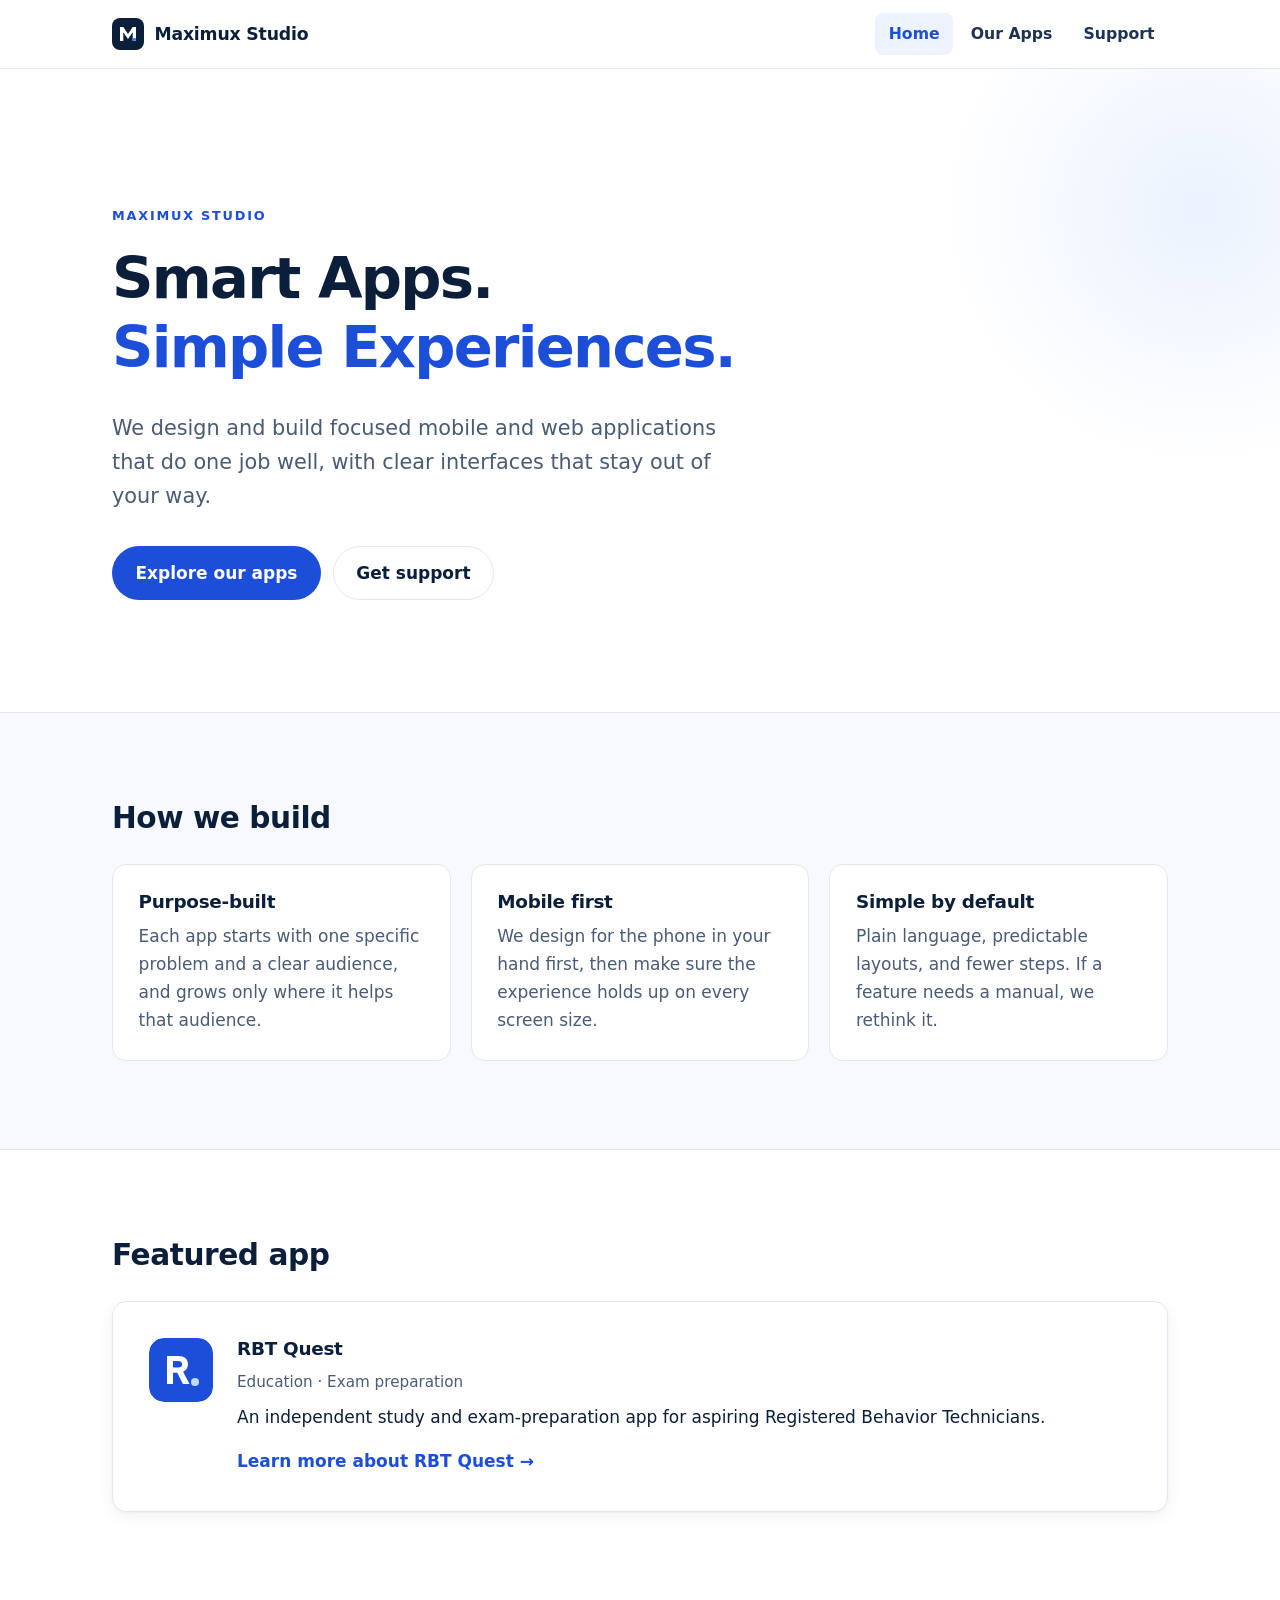
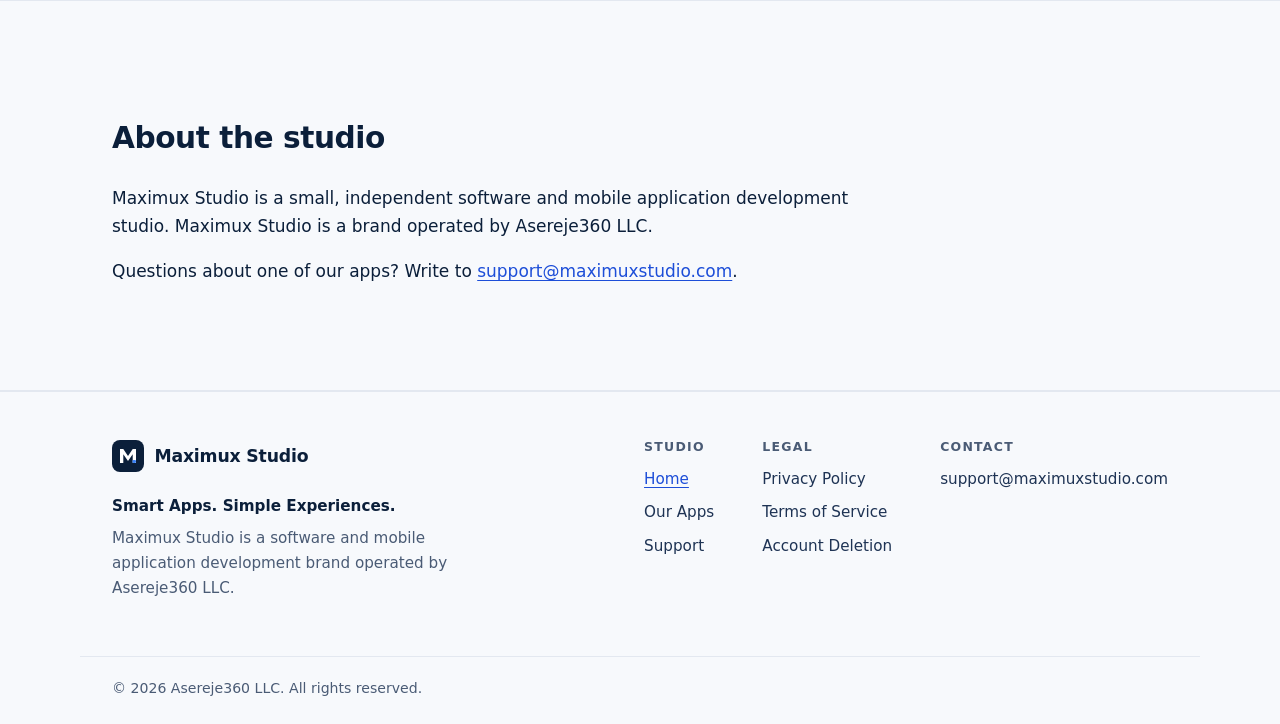
==== site/index.html @ e8732eb9 "Add Maximux Studio static website (draft for review) Co-Authored-By: Claude Opus 5.5 <noreply@anthro" ====
<!doctype html>
<html lang="en">
<head>
  <meta charset="utf-8">
  <meta name="viewport" content="width=device-width, initial-scale=1">
  <meta http-equiv="Content-Security-Policy" content="default-src 'self'; img-src 'self' data:; style-src 'self'; script-src 'self'; base-uri 'self'; form-action 'none'; object-src 'none'">
  <meta name="referrer" content="strict-origin-when-cross-origin">
  <title>Maximux Studio — Smart Apps. Simple Experiences.</title>
  <meta name="description" content="Maximux Studio designs and builds focused mobile and web applications. Smart Apps. Simple Experiences.">
  <meta name="robots" content="index, follow">
  <link rel="canonical" href="https://www.maximuxstudio.com/">
  <meta property="og:url" content="https://www.maximuxstudio.com/">
  <meta property="og:type" content="website">
  <meta property="og:site_name" content="Maximux Studio">
  <meta property="og:title" content="Maximux Studio — Smart Apps. Simple Experiences.">
  <meta property="og:description" content="Maximux Studio designs and builds focused mobile and web applications. Smart Apps. Simple Experiences.">
  <meta name="twitter:card" content="summary">
  <meta name="theme-color" content="#FFFFFF">
  <meta name="color-scheme" content="light">
  <link rel="icon" href="assets/img/favicon.svg" type="image/svg+xml">
  <link rel="stylesheet" href="assets/css/styles.css">
  <script src="assets/js/main.js" defer></script>
</head>
<body>
  <a class="skip-link" href="#main">Skip to main content</a>
  <header class="site-header">
    <div class="container header-inner">
      <a class="brand" href="./">
        <svg class="brand-mark" viewBox="0 0 32 32" width="32" height="32" aria-hidden="true" focusable="false"><rect width="32" height="32" rx="8" fill="#0B1F3A"/><path d="M8 23V9h3.3l4.7 6.9L20.7 9H24v14h-3.3v-8.7L16 21l-4.7-6.7V23z" fill="#fff"/><rect x="20.5" y="20" width="3.5" height="3" rx="1" fill="#3B82F6"/></svg>
        <span class="brand-name">Maximux Studio</span>
      </a>
      <button class="nav-toggle" type="button" aria-expanded="false" aria-controls="site-nav">
        <span class="nav-toggle-bars" aria-hidden="true"></span>
        <span class="sr-only">Menu</span>
      </button>
      <nav id="site-nav" class="site-nav" aria-label="Primary">
        <ul>
          <li><a href="./" aria-current="page">Home</a></li>
          <li><a href="apps/">Our Apps</a></li>
          <li><a href="support/">Support</a></li>
        </ul>
      </nav>
    </div>
  </header>
  
  <main id="main" tabindex="-1">
    <section class="hero">
      <div class="container hero-inner">
        <p class="eyebrow">Maximux Studio</p>
        <h1>Smart Apps.<br><span class="accent">Simple Experiences.</span></h1>
        <p class="lead">We design and build focused mobile and web applications that do one job well, with clear interfaces that stay out of your way.</p>
        <div class="actions">
          <a class="btn btn-primary" href="apps/">Explore our apps</a>
          <a class="btn btn-secondary" href="support/">Get support</a>
        </div>
      </div>
    </section>

    <section class="section section-alt" aria-labelledby="approach-heading">
      <div class="container">
        <h2 id="approach-heading" class="section-title">How we build</h2>
        <div class="grid grid-3">
          <article class="card">
            <h3>Purpose-built</h3>
            <p>Each app starts with one specific problem and a clear audience, and grows only where it helps that audience.</p>
          </article>
          <article class="card">
            <h3>Mobile first</h3>
            <p>We design for the phone in your hand first, then make sure the experience holds up on every screen size.</p>
          </article>
          <article class="card">
            <h3>Simple by default</h3>
            <p>Plain language, predictable layouts, and fewer steps. If a feature needs a manual, we rethink it.</p>
          </article>
        </div>
      </div>
    </section>

    <section class="section" aria-labelledby="featured-heading">
      <div class="container">
        <h2 id="featured-heading" class="section-title">Featured app</h2>
        <article class="feature">
          <svg class="app-icon" viewBox="0 0 64 64" width="64" height="64" aria-hidden="true" focusable="false"><rect width="64" height="64" rx="15" fill="#1D4ED8"/><path d="M18 46V18h11.5c6 0 9.5 3.2 9.5 8.3 0 3.6-1.8 6.2-4.9 7.4L40.5 46h-6.6l-5.6-11.3H24V46zm6-16.4h5.1c2.6 0 4-1.2 4-3.3s-1.4-3.3-4-3.3H24z" fill="#fff"/><circle cx="46" cy="44" r="4" fill="#BFDBFE"/></svg>
          <div class="feature-body">
            <h3>RBT Quest</h3>
            <p class="meta">Education &middot; Exam preparation</p>
            <p>An independent study and exam-preparation app for aspiring Registered Behavior Technicians.</p>
            <a class="link-arrow" href="apps/#rbt-quest">Learn more about RBT Quest</a>
          </div>
        </article>
      </div>
    </section>

    <section class="section section-alt" aria-labelledby="about-heading">
      <div class="container narrow">
        <h2 id="about-heading" class="section-title">About the studio</h2>
        <p>Maximux Studio is a small, independent software and mobile application development studio. Maximux Studio is a brand operated by Asereje360 LLC.</p>
        <p>Questions about one of our apps? Write to <a href="mailto:support@maximuxstudio.com">support@maximuxstudio.com</a>.</p>
      </div>
    </section>
  </main>
  <footer class="site-footer">
    <div class="container footer-inner">
      <div class="footer-brand">
        <a class="brand" href="./"><svg class="brand-mark" viewBox="0 0 32 32" width="32" height="32" aria-hidden="true" focusable="false"><rect width="32" height="32" rx="8" fill="#0B1F3A"/><path d="M8 23V9h3.3l4.7 6.9L20.7 9H24v14h-3.3v-8.7L16 21l-4.7-6.7V23z" fill="#fff"/><rect x="20.5" y="20" width="3.5" height="3" rx="1" fill="#3B82F6"/></svg><span class="brand-name">Maximux Studio</span></a>
        <p class="footer-tagline">Smart Apps. Simple Experiences.</p>
        <p class="footer-legal">Maximux Studio is a software and mobile application development brand operated by Asereje360 LLC.</p>
      </div>
      <nav class="footer-nav" aria-label="Footer">
        <div>
          <h2 class="footer-heading">Studio</h2>
          <ul>
          <li><a href="./" aria-current="page">Home</a></li>
          <li><a href="apps/">Our Apps</a></li>
          <li><a href="support/">Support</a></li>
          </ul>
        </div>
        <div>
          <h2 class="footer-heading">Legal</h2>
          <ul>
          <li><a href="privacy/">Privacy Policy</a></li>
          <li><a href="terms/">Terms of Service</a></li>
          <li><a href="delete-account/">Account Deletion</a></li>
          </ul>
        </div>
        <div>
          <h2 class="footer-heading">Contact</h2>
          <ul>
            <li><a href="mailto:support@maximuxstudio.com">support@maximuxstudio.com</a></li>
          </ul>
        </div>
      </nav>
    </div>
    <div class="container footer-bottom">
      <p>&copy; 2026 Asereje360 LLC. All rights reserved.</p>
    </div>
  </footer>
</body>
</html>
---- site/assets/css/styles.css ----
/* Maximux Studio — site styles
   Palette: white background, navy text, restrained blue accent.
   No external fonts: the system UI stack keeps the site fast and private. */

:root {
  --navy: #0B1F3A;
  --navy-soft: #1E3354;
  --muted: #4A5B75;
  --blue: #1D4ED8;
  --blue-hover: #1E40AF;
  --blue-light: #3B82F6;
  --blue-tint: #EEF4FF;
  --bg: #FFFFFF;
  --bg-alt: #F7F9FC;
  --border: #E3E8F0;
  --todo-bg: #FFF8E6;
  --todo-border: #F2D58A;
  --todo-text: #6B4E00;

  --font: ui-sans-serif, system-ui, -apple-system, "Segoe UI", Roboto, "Helvetica Neue", Arial, sans-serif;
  --radius: 14px;
  --radius-sm: 8px;
  --container: 1120px;
  --narrow: 760px;
  --gutter: 16px;
  --shadow: 0 1px 2px rgba(11, 31, 58, .04), 0 4px 16px rgba(11, 31, 58, .06);
  color-scheme: light;
}

*, *::before, *::after { box-sizing: border-box; }

html { -webkit-text-size-adjust: 100%; scroll-behavior: smooth; scroll-padding-top: 88px; }
@media (prefers-reduced-motion: reduce) { html { scroll-behavior: auto; } }

body {
  margin: 0;
  font-family: var(--font);
  font-size: 1.0625rem;
  line-height: 1.65;
  color: var(--navy);
  background: var(--bg);
  text-rendering: optimizeLegibility;
  -webkit-font-smoothing: antialiased;
}

img, svg { display: block; max-width: 100%; }

h1, h2, h3 { line-height: 1.2; letter-spacing: -0.015em; margin: 0 0 .5em; color: var(--navy); }
h1 { font-size: clamp(2.1rem, 5.2vw, 3.6rem); font-weight: 750; letter-spacing: -0.03em; }
h2 { font-size: clamp(1.4rem, 2.6vw, 1.85rem); font-weight: 700; }
h3 { font-size: 1.15rem; font-weight: 650; }
p { margin: 0 0 1em; }

a { color: var(--blue); text-underline-offset: .18em; text-decoration-thickness: 1px; }
a:hover { color: var(--blue-hover); }
:focus-visible { outline: 3px solid var(--blue-light); outline-offset: 2px; border-radius: 4px; }

.sr-only {
  position: absolute; width: 1px; height: 1px; padding: 0; margin: -1px;
  overflow: hidden; clip: rect(0 0 0 0); white-space: nowrap; border: 0;
}

.skip-link {
  position: absolute; left: var(--gutter); top: -100px; z-index: 100;
  background: var(--navy); color: #fff; padding: .6rem 1rem; border-radius: var(--radius-sm);
  text-decoration: none; font-weight: 600;
}
.skip-link:focus { top: 12px; color: #fff; }

main:focus { outline: none; }

.container { width: 100%; max-width: var(--container); margin: 0 auto; padding: 0 var(--gutter); }
.narrow > * { max-width: var(--narrow); }
@media (min-width: 768px) { :root { --gutter: 32px; } }

/* ---------- Header ---------- */
.site-header {
  position: sticky; top: 0; z-index: 50;
  background: rgba(255, 255, 255, .92);
  backdrop-filter: saturate(180%) blur(10px);
  -webkit-backdrop-filter: saturate(180%) blur(10px);
  border-bottom: 1px solid var(--border);
}
.header-inner { display: flex; align-items: center; justify-content: space-between; min-height: 68px; gap: 1rem; }

.brand { display: inline-flex; align-items: center; gap: .65rem; color: var(--navy); text-decoration: none; font-weight: 700; }
.brand:hover { color: var(--navy); }
.brand-mark { width: 32px; height: 32px; flex: none; }
.brand-name { font-size: 1.08rem; letter-spacing: -0.01em; }

.site-nav ul { list-style: none; margin: 0; padding: 0; display: flex; gap: .25rem; }
.site-nav a {
  display: block; padding: .5rem .85rem; border-radius: var(--radius-sm);
  color: var(--navy-soft); text-decoration: none; font-weight: 550; font-size: .98rem;
}
.site-nav a:hover { background: var(--bg-alt); color: var(--navy); }
.site-nav a[aria-current="page"] { color: var(--blue); background: var(--blue-tint); }

.nav-toggle {
  display: none; width: 44px; height: 44px; border: 1px solid var(--border); border-radius: var(--radius-sm);
  background: var(--bg); cursor: pointer; align-items: center; justify-content: center;
}
.nav-toggle-bars, .nav-toggle-bars::before, .nav-toggle-bars::after {
  display: block; width: 18px; height: 2px; background: var(--navy); border-radius: 2px; position: relative;
  transition: transform .2s ease, background .2s ease;
}
.nav-toggle-bars::before, .nav-toggle-bars::after { content: ""; position: absolute; left: 0; }
.nav-toggle-bars::before { top: -6px; }
.nav-toggle-bars::after { top: 6px; }
.nav-toggle[aria-expanded="true"] .nav-toggle-bars { background: transparent; }
.nav-toggle[aria-expanded="true"] .nav-toggle-bars::before { transform: translateY(6px) rotate(45deg); }
.nav-toggle[aria-expanded="true"] .nav-toggle-bars::after { transform: translateY(-6px) rotate(-45deg); }

/* Mobile menu only collapses when JS is running; without JS the links stay visible. */
@media (max-width: 719px) {
  .js .nav-toggle { display: inline-flex; }
  .js .site-nav {
    position: absolute; left: 0; right: 0; top: 100%;
    background: var(--bg); border-bottom: 1px solid var(--border); box-shadow: var(--shadow);
    display: none;
  }
  .js .site-nav.is-open { display: block; }
  .js .site-nav ul { flex-direction: column; padding: .5rem var(--gutter) 1rem; }
  .js .site-nav a { padding: .8rem .85rem; font-size: 1.05rem; }
  html:not(.js) .header-inner { flex-wrap: wrap; padding-top: .5rem; padding-bottom: .5rem; }
}

/* ---------- Draft banner ---------- */
.draft-banner { background: var(--todo-bg); border-bottom: 1px solid var(--todo-border); color: var(--todo-text); font-size: .95rem; padding: .75rem 0; }

/* ---------- Hero ---------- */
.hero { padding: clamp(4rem, 11vw, 8.5rem) 0 clamp(3.5rem, 9vw, 7rem); position: relative; overflow: hidden; }
.hero::after {
  content: ""; position: absolute; right: -180px; top: -120px; width: 520px; height: 520px; border-radius: 50%;
  background: radial-gradient(circle, rgba(59, 130, 246, .10), rgba(59, 130, 246, 0) 70%);
  pointer-events: none;
}
.hero-inner { position: relative; z-index: 1; }
.hero h1 { max-width: 860px; }
.eyebrow { text-transform: uppercase; letter-spacing: .14em; font-size: .8rem; font-weight: 700; color: var(--blue); margin-bottom: 1.1rem; }
.accent { color: var(--blue); }
.lead { font-size: clamp(1.1rem, 2vw, 1.3rem); color: var(--muted); max-width: 640px; }
.hero .lead { margin-top: 1.25rem; }

.actions { display: flex; flex-wrap: wrap; gap: .75rem; margin-top: 2rem; }
.btn {
  display: inline-flex; align-items: center; justify-content: center; min-height: 48px; padding: .75rem 1.4rem;
  border-radius: 999px; font-weight: 650; text-decoration: none; border: 1.5px solid transparent;
  transition: background .15s ease, color .15s ease, border-color .15s ease;
}
.btn-primary { background: var(--blue); color: #fff; }
.btn-primary:hover { background: var(--blue-hover); color: #fff; }
.btn-secondary { background: var(--bg); color: var(--navy); border-color: var(--border); }
.btn-secondary:hover { border-color: var(--navy); color: var(--navy); }

/* ---------- Sections ---------- */
.section { padding: clamp(3rem, 7vw, 5.5rem) 0; }
.section-alt { background: var(--bg-alt); border-top: 1px solid var(--border); border-bottom: 1px solid var(--border); }
.section-title { margin-bottom: 1.75rem; }

.page-header { padding: clamp(3rem, 8vw, 5.5rem) 0 clamp(1.5rem, 4vw, 2.5rem); border-bottom: 1px solid var(--border); }
.page-header .lead { margin-bottom: 0; }
.meta { color: var(--muted); font-size: .95rem; margin-bottom: .5rem; }

.grid { display: grid; gap: 1.25rem; }
@media (min-width: 720px) { .grid-3 { grid-template-columns: repeat(3, 1fr); } }

.card { background: var(--bg); border: 1px solid var(--border); border-radius: var(--radius); padding: 1.6rem; }
.card p { color: var(--muted); margin: 0; }

/* Featured app (home) */
.feature {
  display: flex; gap: 1.5rem; align-items: flex-start;
  border: 1px solid var(--border); border-radius: var(--radius); padding: clamp(1.5rem, 4vw, 2.25rem);
  box-shadow: var(--shadow);
}
.feature-body p:last-of-type { margin-bottom: 1rem; }
.app-icon { width: 64px; height: 64px; flex: none; border-radius: 15px; }
@media (max-width: 519px) { .feature { flex-direction: column; } }

.link-arrow { font-weight: 650; text-decoration: none; }
.link-arrow::after { content: " →"; }
.link-arrow:hover { text-decoration: underline; }

/* Apps page */
.app-card {
  border: 1px solid var(--border); border-radius: var(--radius); padding: clamp(1.5rem, 4vw, 2.5rem);
  box-shadow: var(--shadow); margin-bottom: 1.5rem; scroll-margin-top: 96px;
}
.app-card-head { display: flex; align-items: center; gap: 1.1rem; margin-bottom: 1.25rem; flex-wrap: wrap; }
.app-card-head h2 { margin: 0; }
.app-card-head .meta { margin: .15rem 0 0; }
.status {
  margin-left: auto; font-size: .82rem; font-weight: 700; color: var(--blue); background: var(--blue-tint);
  padding: .3rem .75rem; border-radius: 999px;
}
.store-note { color: var(--muted); }
.app-links { list-style: none; padding: 0; margin: 1.25rem 0 1.5rem; display: flex; flex-wrap: wrap; gap: .5rem; }
.app-links a {
  display: inline-block; padding: .45rem .9rem; border: 1px solid var(--border); border-radius: 999px;
  text-decoration: none; font-size: .95rem; font-weight: 550; color: var(--navy-soft);
}
.app-links a:hover { border-color: var(--blue); color: var(--blue); }
.app-card-placeholder { border-style: dashed; box-shadow: none; background: var(--bg-alt); }
.app-card-placeholder p { color: var(--muted); margin: 0; }

.disclaimer {
  background: var(--bg-alt); border-left: 3px solid var(--navy); border-radius: var(--radius-sm);
  padding: 1rem 1.25rem; font-size: .93rem; color: var(--navy-soft);
}
.disclaimer p { margin: 0; }

/* Support */
.contact-card {
  background: var(--blue-tint); border: 1px solid #D6E4FF; border-radius: var(--radius);
  padding: clamp(1.5rem, 4vw, 2.25rem); margin-bottom: 2.5rem;
}
.contact-card h2 { margin-bottom: .25rem; }
.contact-card p { margin-bottom: .25rem; color: var(--muted); }
.contact-email { font-size: clamp(1.2rem, 3.5vw, 1.6rem); font-weight: 700; overflow-wrap: anywhere; }
.contact-email a { text-decoration: none; }
.contact-email a:hover { text-decoration: underline; }
.section h2 + p, .narrow > h2 { margin-top: 0; }
.narrow > h2 { margin-top: 2rem; }
.checklist { padding-left: 1.2rem; margin: 0 0 1em; }
.checklist li { margin-bottom: .35rem; }

/* Legal prose */
.prose h2 { font-size: 1.3rem; margin-top: 2.25rem; }
.toc { background: var(--bg-alt); border: 1px solid var(--border); border-radius: var(--radius); padding: 1.25rem 1.5rem; margin-bottom: 1rem; }
.toc h2 { font-size: .85rem; text-transform: uppercase; letter-spacing: .1em; color: var(--muted); margin: 0 0 .5rem; }
.toc ol { margin: 0; padding-left: 1.2rem; columns: 2 220px; column-gap: 2rem; }
.toc li { margin-bottom: .25rem; break-inside: avoid; }
.toc a { text-decoration: none; }
.toc a:hover { text-decoration: underline; }

.todo {
  background: var(--todo-bg); border: 1px dashed var(--todo-border); border-radius: var(--radius-sm);
  padding: .75rem 1rem; color: var(--todo-text); font-size: .95rem;
}
.todo-label {
  display: inline-block; font-size: .7rem; font-weight: 800; letter-spacing: .08em; text-transform: uppercase;
  background: var(--todo-border); color: var(--todo-text); padding: .1rem .45rem; border-radius: 4px; margin-right: .4rem;
}
.todo-inline { background: var(--todo-bg); color: var(--todo-text); padding: 0 .3rem; border-radius: 4px; }

/* ---------- Footer ---------- */
.site-footer { border-top: 1px solid var(--border); background: var(--bg-alt); padding: 3rem 0 1.5rem; margin-top: 0; font-size: .95rem; }
.footer-inner { display: grid; gap: 2rem; }
@media (min-width: 860px) { .footer-inner { grid-template-columns: 1.2fr 2fr; } }
.footer-tagline { font-weight: 600; margin: .85rem 0 .4rem; }
.footer-legal { color: var(--muted); max-width: 360px; }
.footer-nav { display: flex; flex-wrap: wrap; gap: 1.5rem 3rem; }
@media (min-width: 860px) { .footer-nav { justify-content: flex-end; } }
.footer-heading { font-size: .78rem; text-transform: uppercase; letter-spacing: .1em; color: var(--muted); margin-bottom: .75rem; }
.footer-nav ul { list-style: none; margin: 0; padding: 0; }
.footer-nav li { margin-bottom: .5rem; }
.footer-nav a { color: var(--navy-soft); text-decoration: none; overflow-wrap: break-word; }
.footer-nav a:hover, .footer-nav a[aria-current="page"] { color: var(--blue); text-decoration: underline; }
.footer-bottom { border-top: 1px solid var(--border); margin-top: 2.5rem; padding-top: 1.25rem; color: var(--muted); font-size: .88rem; }
.footer-bottom p { margin: 0; }

@media print {
  .site-header, .site-footer, .skip-link, .draft-banner { display: none; }
  a { color: inherit; }
}
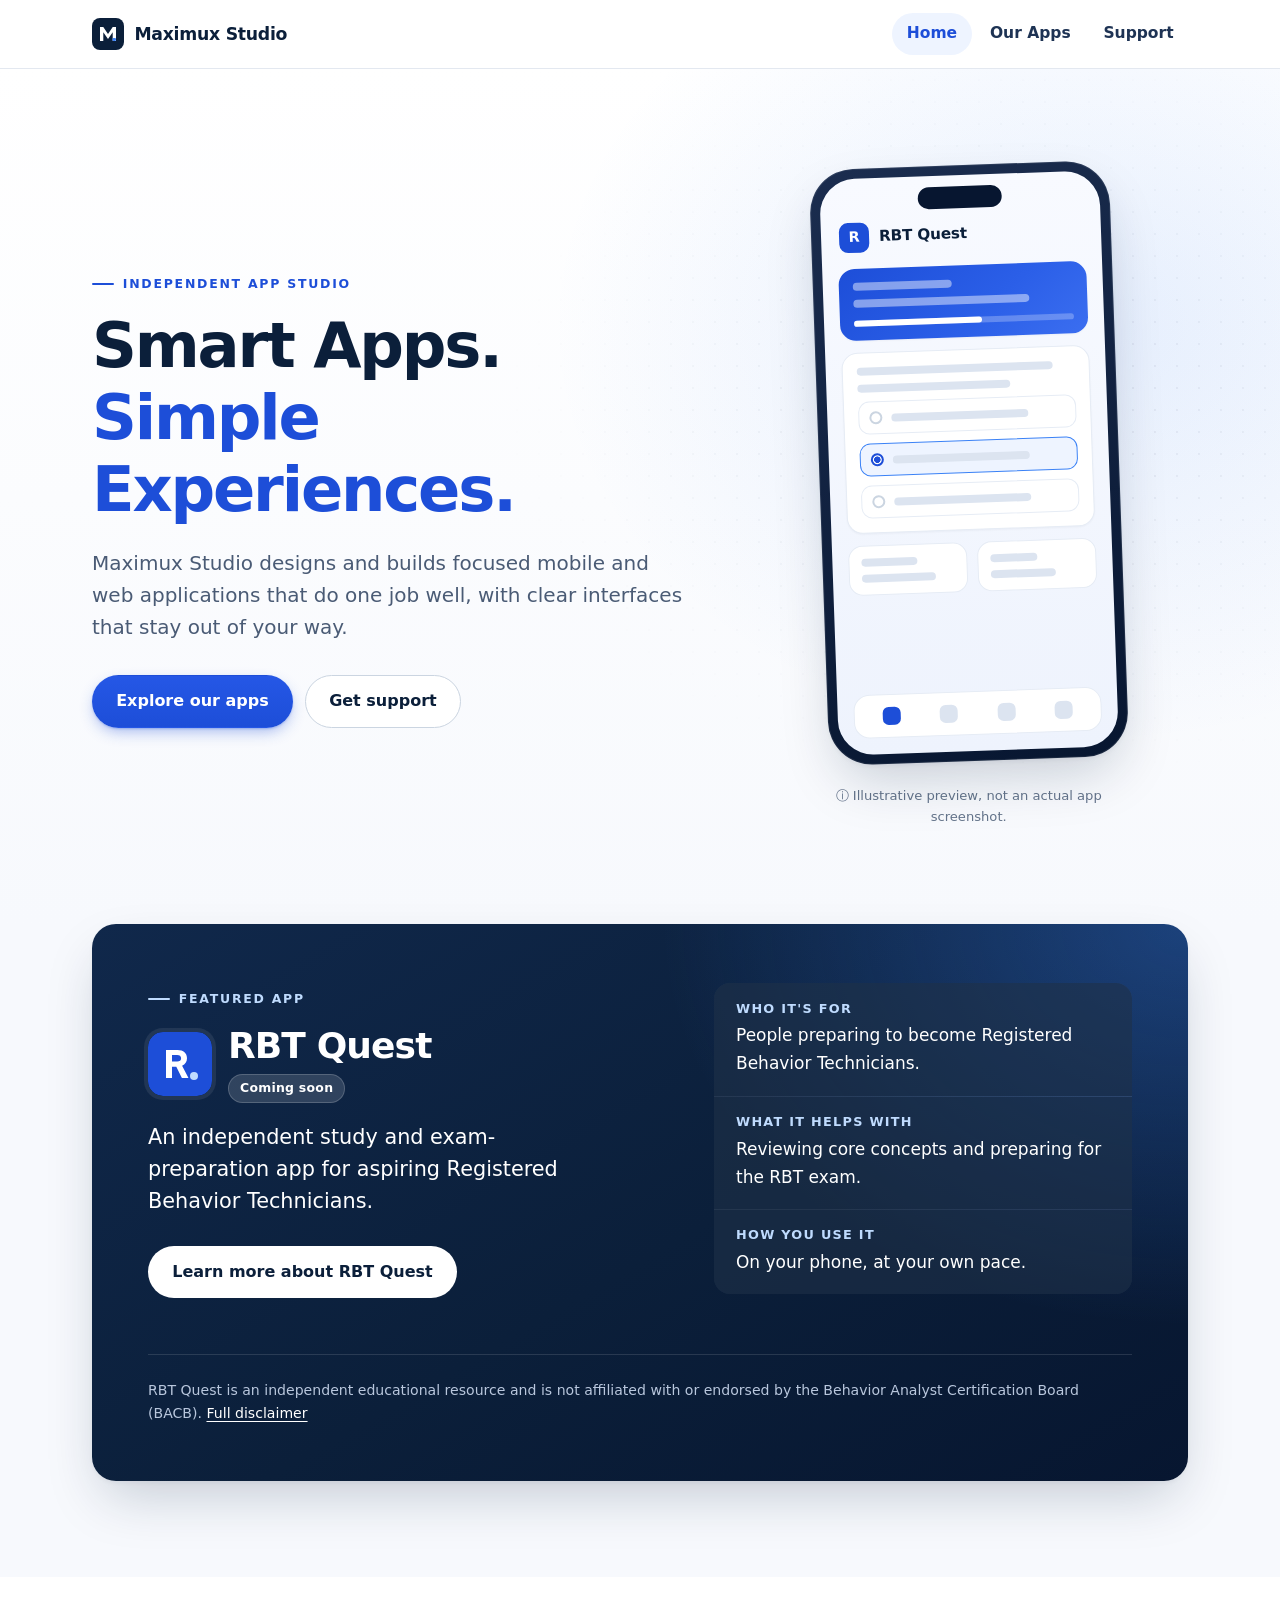
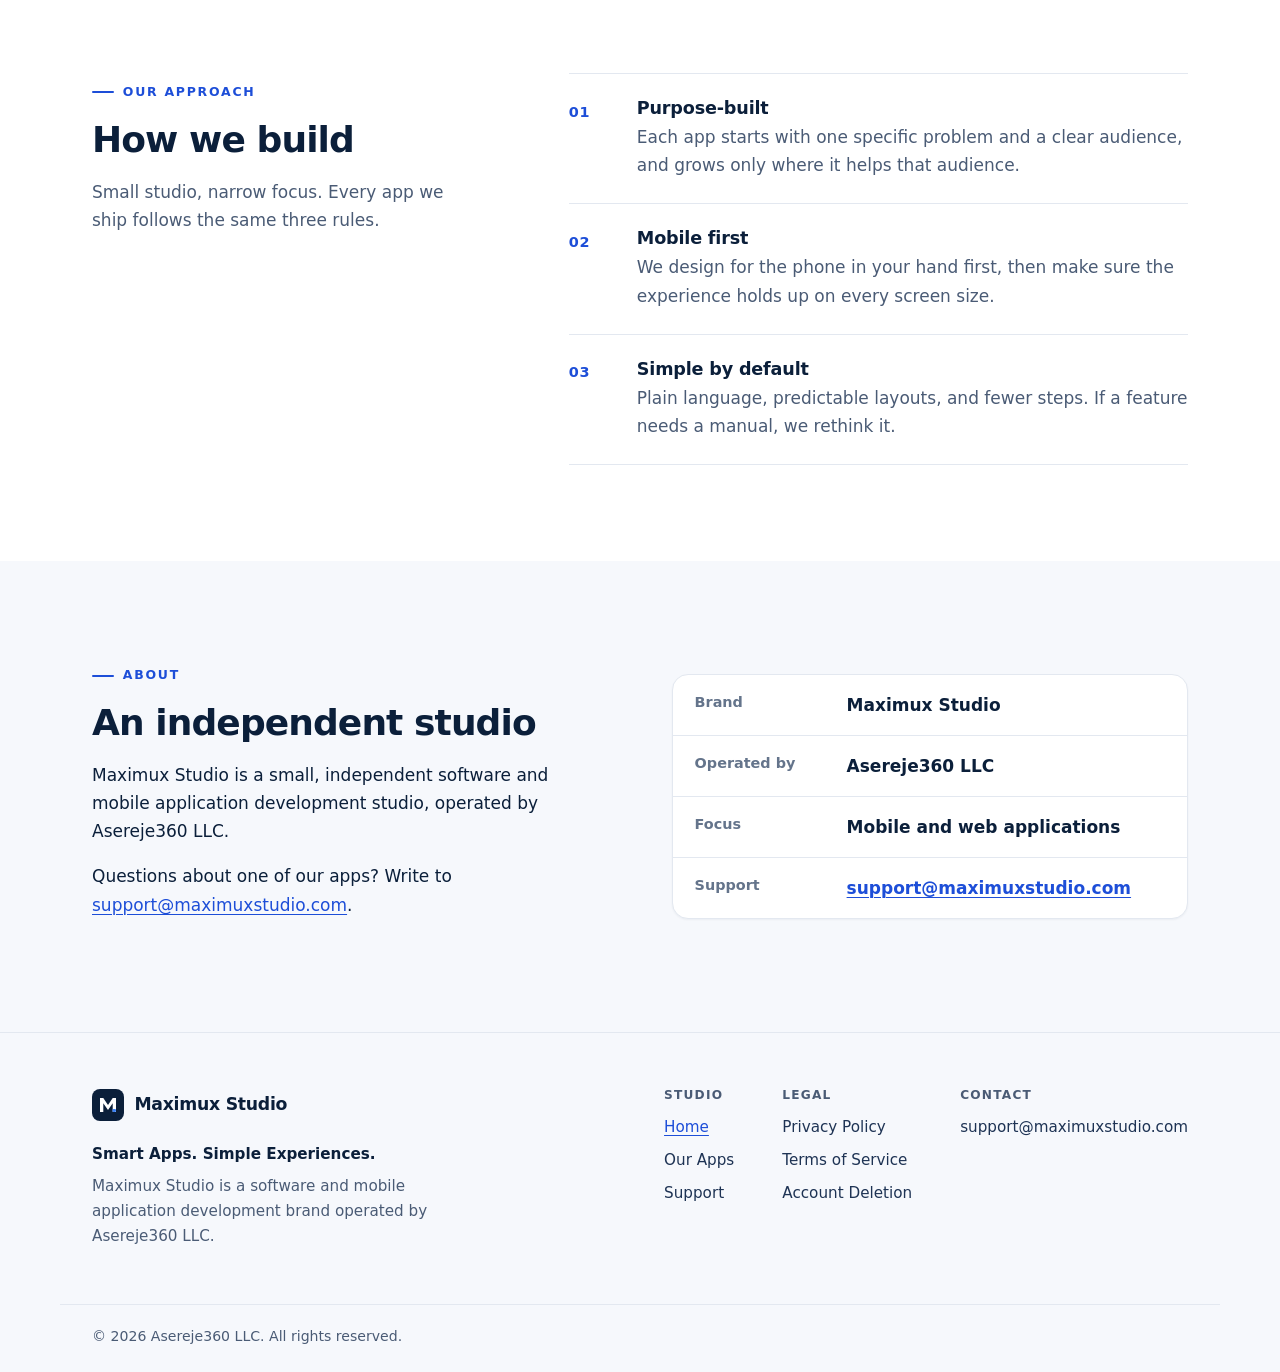
==== commit 3933c9a2: "Refine visual design: split hero with illustrative preview, featured app panel, refreshed Apps and S" ====
--- a/site/index.html
+++ b/site/index.html
@@ -45,57 +45,122 @@
   
   <main id="main" tabindex="-1">
     <section class="hero">
-      <div class="container hero-inner">
-        <p class="eyebrow">Maximux Studio</p>
-        <h1>Smart Apps.<br><span class="accent">Simple Experiences.</span></h1>
-        <p class="lead">We design and build focused mobile and web applications that do one job well, with clear interfaces that stay out of your way.</p>
-        <div class="actions">
-          <a class="btn btn-primary" href="apps/">Explore our apps</a>
-          <a class="btn btn-secondary" href="support/">Get support</a>
+      <div class="container hero-grid">
+        <div class="hero-copy">
+          <p class="eyebrow">Independent app studio</p>
+          <h1>Smart Apps.<br><span class="accent">Simple Experiences.</span></h1>
+          <p class="lead">Maximux Studio designs and builds focused mobile and web applications that do one job well, with clear interfaces that stay out of your way.</p>
+          <div class="actions">
+            <a class="btn btn-primary" href="apps/">Explore our apps</a>
+            <a class="btn btn-secondary" href="support/">Get support</a>
+          </div>
+        </div>
+        <div class="hero-visual">
+          <figure class="device">
+            <div class="device-frame" aria-hidden="true">
+              <div class="device-screen">
+                <div class="ds-notch"></div>
+                <div class="ds-header">
+                  <span class="ds-icon">R</span>
+                  <span class="ds-title">RBT Quest</span>
+                </div>
+                <div class="ds-card ds-card-accent">
+                  <span class="sk sk-light w45"></span>
+                  <span class="sk sk-light w80"></span>
+                  <span class="ds-progress"><span></span></span>
+                </div>
+                <div class="ds-card">
+                  <span class="sk w90"></span>
+                  <span class="sk w70"></span>
+                  <span class="ds-option"><span class="ds-radio"></span><span class="sk w60"></span></span>
+                  <span class="ds-option is-selected"><span class="ds-radio"></span><span class="sk w70"></span></span>
+                  <span class="ds-option"><span class="ds-radio"></span><span class="sk w50"></span></span>
+                </div>
+                <div class="ds-tiles"><span class="ds-tile"><span class="sk w60"></span><span class="sk w80"></span></span><span class="ds-tile"><span class="sk w50"></span><span class="sk w70"></span></span></div>
+                <div class="ds-tabbar"><span class="is-active"></span><span></span><span></span><span></span></div>
+              </div>
+            </div>
+            <figcaption class="device-caption">Illustrative preview, not an actual app screenshot.</figcaption>
+          </figure>
         </div>
       </div>
     </section>
 
-    <section class="section section-alt" aria-labelledby="approach-heading">
+    <section class="featured" aria-labelledby="featured-heading">
       <div class="container">
-        <h2 id="approach-heading" class="section-title">How we build</h2>
-        <div class="grid grid-3">
-          <article class="card">
+        <div class="featured-panel">
+          <div class="featured-intro">
+            <p class="eyebrow eyebrow-light">Featured app</p>
+            <div class="featured-title">
+              <svg class="app-icon" viewBox="0 0 64 64" width="64" height="64" aria-hidden="true" focusable="false"><rect width="64" height="64" rx="15" fill="#1D4ED8"/><path d="M18 46V18h11.5c6 0 9.5 3.2 9.5 8.3 0 3.6-1.8 6.2-4.9 7.4L40.5 46h-6.6l-5.6-11.3H24V46zm6-16.4h5.1c2.6 0 4-1.2 4-3.3s-1.4-3.3-4-3.3H24z" fill="#fff"/><circle cx="46" cy="44" r="4" fill="#BFDBFE"/></svg>
+              <div>
+                <h2 id="featured-heading">RBT Quest</h2>
+                <span class="status status-light">Coming soon</span>
+              </div>
+            </div>
+            <p class="featured-lead">An independent study and exam-preparation app for aspiring Registered Behavior Technicians.</p>
+            <a class="btn btn-light" href="apps/#rbt-quest">Learn more about RBT Quest</a>
+          </div>
+          <ul class="featured-points">
+            <li>
+              <h3>Who it's for</h3>
+              <p>People preparing to become Registered Behavior Technicians.</p>
+            </li>
+            <li>
+              <h3>What it helps with</h3>
+              <p>Reviewing core concepts and preparing for the RBT exam.</p>
+            </li>
+            <li>
+              <h3>How you use it</h3>
+              <p>On your phone, at your own pace.</p>
+            </li>
+          </ul>
+          <p class="featured-note">RBT Quest is an independent educational resource and is not affiliated with or endorsed by the Behavior Analyst Certification Board (BACB). <a href="apps/#rbt-quest">Full disclaimer</a></p>
+        </div>
+      </div>
+    </section>
+
+    <section class="section principles" aria-labelledby="approach-heading">
+      <div class="container principles-grid">
+        <div class="principles-intro">
+          <p class="eyebrow">Our approach</p>
+          <h2 id="approach-heading">How we build</h2>
+          <p>Small studio, narrow focus. Every app we ship follows the same three rules.</p>
+        </div>
+        <ol class="principles-list">
+          <li>
+            <span class="principle-num" aria-hidden="true">01</span>
             <h3>Purpose-built</h3>
             <p>Each app starts with one specific problem and a clear audience, and grows only where it helps that audience.</p>
-          </article>
-          <article class="card">
+          </li>
+          <li>
+            <span class="principle-num" aria-hidden="true">02</span>
             <h3>Mobile first</h3>
             <p>We design for the phone in your hand first, then make sure the experience holds up on every screen size.</p>
-          </article>
-          <article class="card">
+          </li>
+          <li>
+            <span class="principle-num" aria-hidden="true">03</span>
             <h3>Simple by default</h3>
             <p>Plain language, predictable layouts, and fewer steps. If a feature needs a manual, we rethink it.</p>
-          </article>
-        </div>
+          </li>
+        </ol>
       </div>
     </section>
 
-    <section class="section" aria-labelledby="featured-heading">
-      <div class="container">
-        <h2 id="featured-heading" class="section-title">Featured app</h2>
-        <article class="feature">
-          <svg class="app-icon" viewBox="0 0 64 64" width="64" height="64" aria-hidden="true" focusable="false"><rect width="64" height="64" rx="15" fill="#1D4ED8"/><path d="M18 46V18h11.5c6 0 9.5 3.2 9.5 8.3 0 3.6-1.8 6.2-4.9 7.4L40.5 46h-6.6l-5.6-11.3H24V46zm6-16.4h5.1c2.6 0 4-1.2 4-3.3s-1.4-3.3-4-3.3H24z" fill="#fff"/><circle cx="46" cy="44" r="4" fill="#BFDBFE"/></svg>
-          <div class="feature-body">
-            <h3>RBT Quest</h3>
-            <p class="meta">Education &middot; Exam preparation</p>
-            <p>An independent study and exam-preparation app for aspiring Registered Behavior Technicians.</p>
-            <a class="link-arrow" href="apps/#rbt-quest">Learn more about RBT Quest</a>
-          </div>
-        </article>
-      </div>
-    </section>
-
-    <section class="section section-alt" aria-labelledby="about-heading">
-      <div class="container narrow">
-        <h2 id="about-heading" class="section-title">About the studio</h2>
-        <p>Maximux Studio is a small, independent software and mobile application development studio. Maximux Studio is a brand operated by Asereje360 LLC.</p>
-        <p>Questions about one of our apps? Write to <a href="mailto:support@maximuxstudio.com">support@maximuxstudio.com</a>.</p>
+    <section class="section section-alt about" aria-labelledby="about-heading">
+      <div class="container about-grid">
+        <div>
+          <p class="eyebrow">About</p>
+          <h2 id="about-heading">An independent studio</h2>
+          <p>Maximux Studio is a small, independent software and mobile application development studio, operated by Asereje360 LLC.</p>
+          <p>Questions about one of our apps? Write to <a href="mailto:support@maximuxstudio.com">support@maximuxstudio.com</a>.</p>
+        </div>
+        <dl class="facts">
+          <div><dt>Brand</dt><dd>Maximux Studio</dd></div>
+          <div><dt>Operated by</dt><dd>Asereje360 LLC</dd></div>
+          <div><dt>Focus</dt><dd>Mobile and web applications</dd></div>
+          <div><dt>Support</dt><dd><a href="mailto:support@maximuxstudio.com">support@maximuxstudio.com</a></dd></div>
+        </dl>
       </div>
     </section>
   </main>
--- a/site/assets/css/styles.css
+++ b/site/assets/css/styles.css
@@ -1,37 +1,45 @@
 /* Maximux Studio — site styles
-   Palette: white background, navy text, restrained blue accent.
-   No external fonts: the system UI stack keeps the site fast and private. */
-
+   Palette: white, deep navy, royal blue. System fonts only (fast, private, no external requests).
+   Sections: tokens · base · layout · header · buttons · hero · device preview · featured app ·
+             principles · about · page header · apps · support · legal · footer · motion · print */
+
+/* ---------- Tokens ---------- */
 :root {
+  --navy-900: #071630;
   --navy: #0B1F3A;
-  --navy-soft: #1E3354;
+  --navy-700: #1E3354;
   --muted: #4A5B75;
+  --subtle: #64748B;
   --blue: #1D4ED8;
-  --blue-hover: #1E40AF;
-  --blue-light: #3B82F6;
-  --blue-tint: #EEF4FF;
+  --blue-700: #1E40AF;
+  --blue-500: #3B82F6;
+  --blue-200: #BFDBFE;
+  --blue-50: #EEF4FF;
   --bg: #FFFFFF;
-  --bg-alt: #F7F9FC;
+  --bg-alt: #F6F8FC;
   --border: #E3E8F0;
+  --border-strong: #CBD5E1;
   --todo-bg: #FFF8E6;
   --todo-border: #F2D58A;
   --todo-text: #6B4E00;
 
   --font: ui-sans-serif, system-ui, -apple-system, "Segoe UI", Roboto, "Helvetica Neue", Arial, sans-serif;
-  --radius: 14px;
-  --radius-sm: 8px;
-  --container: 1120px;
+  --radius-lg: 24px;
+  --radius: 16px;
+  --radius-sm: 10px;
+  --container: 1160px;
   --narrow: 760px;
-  --gutter: 16px;
-  --shadow: 0 1px 2px rgba(11, 31, 58, .04), 0 4px 16px rgba(11, 31, 58, .06);
+  --gutter: 20px;
+  --shadow-sm: 0 1px 2px rgba(11, 31, 58, .05);
+  --shadow: 0 1px 2px rgba(11, 31, 58, .04), 0 8px 24px -6px rgba(11, 31, 58, .10);
+  --shadow-lg: 0 2px 4px rgba(11, 31, 58, .04), 0 24px 56px -12px rgba(11, 31, 58, .22);
   color-scheme: light;
 }
-
+@media (min-width: 768px) { :root { --gutter: 32px; } }
+
+/* ---------- Base ---------- */
 *, *::before, *::after { box-sizing: border-box; }
-
 html { -webkit-text-size-adjust: 100%; scroll-behavior: smooth; scroll-padding-top: 88px; }
-@media (prefers-reduced-motion: reduce) { html { scroll-behavior: auto; } }
-
 body {
   margin: 0;
   font-family: var(--font);
@@ -42,59 +50,67 @@
   text-rendering: optimizeLegibility;
   -webkit-font-smoothing: antialiased;
 }
-
 img, svg { display: block; max-width: 100%; }
 
-h1, h2, h3 { line-height: 1.2; letter-spacing: -0.015em; margin: 0 0 .5em; color: var(--navy); }
-h1 { font-size: clamp(2.1rem, 5.2vw, 3.6rem); font-weight: 750; letter-spacing: -0.03em; }
-h2 { font-size: clamp(1.4rem, 2.6vw, 1.85rem); font-weight: 700; }
-h3 { font-size: 1.15rem; font-weight: 650; }
-p { margin: 0 0 1em; }
-
-a { color: var(--blue); text-underline-offset: .18em; text-decoration-thickness: 1px; }
-a:hover { color: var(--blue-hover); }
-:focus-visible { outline: 3px solid var(--blue-light); outline-offset: 2px; border-radius: 4px; }
+h1, h2, h3 { line-height: 1.15; margin: 0 0 .5em; color: var(--navy); text-wrap: balance; }
+h1 { font-size: clamp(2.3rem, 5.4vw, 3.9rem); font-weight: 800; letter-spacing: -0.035em; }
+h2 { font-size: clamp(1.6rem, 3vw, 2.25rem); font-weight: 750; letter-spacing: -0.025em; }
+h3 { font-size: 1.1rem; font-weight: 700; letter-spacing: -0.01em; }
+p { margin: 0 0 1em; text-wrap: pretty; }
+
+a { color: var(--blue); text-underline-offset: .2em; text-decoration-thickness: 1px; }
+a:hover { color: var(--blue-700); }
+:focus-visible { outline: 3px solid var(--blue-500); outline-offset: 3px; border-radius: 6px; }
 
 .sr-only {
   position: absolute; width: 1px; height: 1px; padding: 0; margin: -1px;
   overflow: hidden; clip: rect(0 0 0 0); white-space: nowrap; border: 0;
 }
-
 .skip-link {
   position: absolute; left: var(--gutter); top: -100px; z-index: 100;
   background: var(--navy); color: #fff; padding: .6rem 1rem; border-radius: var(--radius-sm);
   text-decoration: none; font-weight: 600;
 }
 .skip-link:focus { top: 12px; color: #fff; }
-
 main:focus { outline: none; }
 
+.eyebrow {
+  display: inline-flex; align-items: center; gap: .55rem;
+  text-transform: uppercase; letter-spacing: .14em; font-size: .78rem; font-weight: 750;
+  color: var(--blue); margin: 0 0 1rem;
+}
+.eyebrow::before { content: ""; width: 22px; height: 2px; border-radius: 2px; background: currentColor; }
+.accent { color: var(--blue); }
+.lead { font-size: clamp(1.1rem, 1.9vw, 1.25rem); line-height: 1.6; color: var(--muted); max-width: 600px; }
+.meta { color: var(--muted); font-size: .95rem; margin-bottom: .5rem; }
+
+/* ---------- Layout ---------- */
 .container { width: 100%; max-width: var(--container); margin: 0 auto; padding: 0 var(--gutter); }
 .narrow > * { max-width: var(--narrow); }
-@media (min-width: 768px) { :root { --gutter: 32px; } }
+.section { padding: clamp(3.5rem, 8vw, 6rem) 0; }
+.section-alt { background: var(--bg-alt); }
 
 /* ---------- Header ---------- */
 .site-header {
   position: sticky; top: 0; z-index: 50;
-  background: rgba(255, 255, 255, .92);
-  backdrop-filter: saturate(180%) blur(10px);
-  -webkit-backdrop-filter: saturate(180%) blur(10px);
+  background: rgba(255, 255, 255, .9);
+  backdrop-filter: saturate(180%) blur(12px);
+  -webkit-backdrop-filter: saturate(180%) blur(12px);
   border-bottom: 1px solid var(--border);
 }
 .header-inner { display: flex; align-items: center; justify-content: space-between; min-height: 68px; gap: 1rem; }
-
-.brand { display: inline-flex; align-items: center; gap: .65rem; color: var(--navy); text-decoration: none; font-weight: 700; }
+.brand { display: inline-flex; align-items: center; gap: .65rem; color: var(--navy); text-decoration: none; font-weight: 750; }
 .brand:hover { color: var(--navy); }
 .brand-mark { width: 32px; height: 32px; flex: none; }
-.brand-name { font-size: 1.08rem; letter-spacing: -0.01em; }
+.brand-name { font-size: 1.08rem; letter-spacing: -0.015em; }
 
 .site-nav ul { list-style: none; margin: 0; padding: 0; display: flex; gap: .25rem; }
 .site-nav a {
-  display: block; padding: .5rem .85rem; border-radius: var(--radius-sm);
-  color: var(--navy-soft); text-decoration: none; font-weight: 550; font-size: .98rem;
+  display: block; padding: .5rem .9rem; border-radius: 999px;
+  color: var(--navy-700); text-decoration: none; font-weight: 600; font-size: .97rem;
 }
 .site-nav a:hover { background: var(--bg-alt); color: var(--navy); }
-.site-nav a[aria-current="page"] { color: var(--blue); background: var(--blue-tint); }
+.site-nav a[aria-current="page"] { color: var(--blue); background: var(--blue-50); }
 
 .nav-toggle {
   display: none; width: 44px; height: 44px; border: 1px solid var(--border); border-radius: var(--radius-sm);
@@ -111,7 +127,7 @@
 .nav-toggle[aria-expanded="true"] .nav-toggle-bars::before { transform: translateY(6px) rotate(45deg); }
 .nav-toggle[aria-expanded="true"] .nav-toggle-bars::after { transform: translateY(-6px) rotate(-45deg); }
 
-/* Mobile menu only collapses when JS is running; without JS the links stay visible. */
+/* The mobile menu collapses only when JS runs; without JS the links stay visible. */
 @media (max-width: 719px) {
   .js .nav-toggle { display: inline-flex; }
   .js .site-nav {
@@ -120,120 +136,244 @@
     display: none;
   }
   .js .site-nav.is-open { display: block; }
-  .js .site-nav ul { flex-direction: column; padding: .5rem var(--gutter) 1rem; }
-  .js .site-nav a { padding: .8rem .85rem; font-size: 1.05rem; }
+  .js .site-nav ul { flex-direction: column; padding: .5rem var(--gutter) 1rem; gap: .15rem; }
+  .js .site-nav a { padding: .8rem 1rem; font-size: 1.05rem; border-radius: var(--radius-sm); }
   html:not(.js) .header-inner { flex-wrap: wrap; padding-top: .5rem; padding-bottom: .5rem; }
 }
 
-/* ---------- Draft banner ---------- */
 .draft-banner { background: var(--todo-bg); border-bottom: 1px solid var(--todo-border); color: var(--todo-text); font-size: .95rem; padding: .75rem 0; }
 
-/* ---------- Hero ---------- */
-.hero { padding: clamp(4rem, 11vw, 8.5rem) 0 clamp(3.5rem, 9vw, 7rem); position: relative; overflow: hidden; }
-.hero::after {
-  content: ""; position: absolute; right: -180px; top: -120px; width: 520px; height: 520px; border-radius: 50%;
-  background: radial-gradient(circle, rgba(59, 130, 246, .10), rgba(59, 130, 246, 0) 70%);
-  pointer-events: none;
-}
-.hero-inner { position: relative; z-index: 1; }
-.hero h1 { max-width: 860px; }
-.eyebrow { text-transform: uppercase; letter-spacing: .14em; font-size: .8rem; font-weight: 700; color: var(--blue); margin-bottom: 1.1rem; }
-.accent { color: var(--blue); }
-.lead { font-size: clamp(1.1rem, 2vw, 1.3rem); color: var(--muted); max-width: 640px; }
-.hero .lead { margin-top: 1.25rem; }
-
+/* ---------- Buttons ---------- */
 .actions { display: flex; flex-wrap: wrap; gap: .75rem; margin-top: 2rem; }
 .btn {
-  display: inline-flex; align-items: center; justify-content: center; min-height: 48px; padding: .75rem 1.4rem;
-  border-radius: 999px; font-weight: 650; text-decoration: none; border: 1.5px solid transparent;
-  transition: background .15s ease, color .15s ease, border-color .15s ease;
-}
-.btn-primary { background: var(--blue); color: #fff; }
-.btn-primary:hover { background: var(--blue-hover); color: #fff; }
-.btn-secondary { background: var(--bg); color: var(--navy); border-color: var(--border); }
+  display: inline-flex; align-items: center; justify-content: center; min-height: 48px; padding: .75rem 1.45rem;
+  border-radius: 999px; font-weight: 650; font-size: 1rem; text-decoration: none; border: 1.5px solid transparent;
+  transition: background .15s ease, color .15s ease, border-color .15s ease, box-shadow .15s ease, transform .15s ease;
+}
+.btn-primary {
+  background: linear-gradient(180deg, #2557E6, var(--blue)); color: #fff;
+  box-shadow: 0 1px 2px rgba(29, 78, 216, .25), 0 6px 16px -4px rgba(29, 78, 216, .45);
+}
+.btn-primary:hover { background: var(--blue-700); color: #fff; transform: translateY(-1px); }
+.btn-secondary { background: var(--bg); color: var(--navy); border-color: var(--border-strong); }
 .btn-secondary:hover { border-color: var(--navy); color: var(--navy); }
-
-/* ---------- Sections ---------- */
-.section { padding: clamp(3rem, 7vw, 5.5rem) 0; }
-.section-alt { background: var(--bg-alt); border-top: 1px solid var(--border); border-bottom: 1px solid var(--border); }
-.section-title { margin-bottom: 1.75rem; }
-
-.page-header { padding: clamp(3rem, 8vw, 5.5rem) 0 clamp(1.5rem, 4vw, 2.5rem); border-bottom: 1px solid var(--border); }
+.btn-light { background: #fff; color: var(--navy); }
+.btn-light:hover { background: var(--blue-50); color: var(--navy); }
+
+/* ---------- Hero ---------- */
+.hero {
+  position: relative; overflow: hidden;
+  padding: clamp(3rem, 8vw, 6rem) 0 clamp(3.5rem, 8vw, 6rem);
+  background:
+    radial-gradient(60% 70% at 85% 30%, rgba(59, 130, 246, .12), rgba(59, 130, 246, 0) 70%),
+    linear-gradient(180deg, #FFFFFF 0%, #F7F9FD 100%);
+}
+.hero::before { /* faint dot grid, decorative */
+  content: ""; position: absolute; inset: 0; pointer-events: none;
+  background-image: radial-gradient(rgba(11, 31, 58, .07) 1px, transparent 1px);
+  background-size: 22px 22px;
+  -webkit-mask-image: radial-gradient(55% 60% at 80% 40%, #000, transparent 75%);
+          mask-image: radial-gradient(55% 60% at 80% 40%, #000, transparent 75%);
+}
+.hero-grid { position: relative; display: grid; gap: 3rem; align-items: center; }
+.hero h1 { margin-bottom: .35em; }
+.hero .lead { margin-bottom: 0; }
+@media (min-width: 900px) {
+  .hero-grid { grid-template-columns: minmax(0, 1.15fr) minmax(0, .85fr); gap: 4rem; }
+}
+
+/* ---------- Device preview (illustrative, pure CSS) ---------- */
+.device { margin: 0 auto; width: min(100%, 300px); }
+.device-frame {
+  position: relative; padding: 10px; border-radius: 44px;
+  background: linear-gradient(160deg, #1B2D4F, var(--navy-900));
+  box-shadow: var(--shadow-lg), inset 0 0 0 1px rgba(255, 255, 255, .08);
+  transform: rotate(-2deg);
+}
+.device-screen {
+  position: relative; display: flex; flex-direction: column; gap: 12px;
+  aspect-ratio: 9 / 18.5; overflow: hidden; border-radius: 35px;
+  padding: 44px 16px 16px;
+  background: linear-gradient(180deg, #F8FAFF 0%, #EEF3FD 100%);
+}
+.ds-notch { position: absolute; top: 11px; left: 50%; transform: translateX(-50%); width: 84px; height: 22px; border-radius: 999px; background: var(--navy-900); }
+.ds-header { display: flex; align-items: center; gap: 10px; padding: 0 2px 4px; }
+.ds-icon {
+  display: grid; place-items: center; width: 30px; height: 30px; border-radius: 9px;
+  background: var(--blue); color: #fff; font-weight: 800; font-size: .9rem;
+}
+.ds-title { font-weight: 750; font-size: .95rem; letter-spacing: -0.01em; color: var(--navy); }
+.ds-card {
+  display: flex; flex-direction: column; gap: 9px;
+  background: #fff; border: 1px solid #E6ECF5; border-radius: 16px; padding: 14px;
+  box-shadow: 0 1px 2px rgba(11, 31, 58, .04);
+}
+.ds-card-accent { background: linear-gradient(140deg, var(--blue), #2B5FE8 60%, #3B6EF0); border: 0; }
+.sk { display: block; height: 8px; border-radius: 999px; background: #DCE4F0; }
+.sk-light { background: rgba(255, 255, 255, .45); }
+.w45 { width: 45%; } .w50 { width: 50%; } .w60 { width: 60%; } .w70 { width: 70%; } .w80 { width: 80%; } .w90 { width: 90%; }
+.ds-progress { display: block; height: 6px; border-radius: 999px; background: rgba(255, 255, 255, .25); margin-top: 4px; }
+.ds-progress span { display: block; width: 58%; height: 100%; border-radius: inherit; background: #fff; }
+.ds-option { display: flex; align-items: center; gap: 9px; padding: 9px 10px; border: 1px solid #E6ECF5; border-radius: 11px; }
+.ds-option .sk { flex: 1; max-width: 70%; }
+.ds-option.is-selected { border-color: var(--blue-500); background: var(--blue-50); }
+.ds-radio { width: 13px; height: 13px; flex: none; border-radius: 50%; border: 2px solid var(--border-strong); }
+.ds-option.is-selected .ds-radio { border-color: var(--blue); background: radial-gradient(circle, var(--blue) 0 3px, #fff 3.5px); }
+.ds-tabbar {
+  margin-top: auto; display: flex; justify-content: space-around; align-items: center;
+  padding: 12px 8px; background: #fff; border-radius: 16px; border: 1px solid #E6ECF5;
+}
+.ds-tabbar span { width: 18px; height: 18px; border-radius: 6px; background: #DCE4F0; }
+.ds-tabbar span.is-active { background: var(--blue); }
+.device-caption {
+  margin-top: 1.5rem; text-align: center; font-size: .82rem; color: var(--subtle);
+}
+.device-caption::before { content: "ⓘ "; }
+.device-sm { width: min(100%, 250px); }
+@media (max-width: 899px) { .hero .device { width: min(72%, 260px); } }
+.ds-tiles { display: grid; grid-template-columns: 1fr 1fr; gap: 10px; }
+.ds-tile { display: flex; flex-direction: column; gap: 8px; padding: 12px; background: #fff; border: 1px solid #E6ECF5; border-radius: 14px; }
+/* The screen's height follows its width (aspect-ratio); drop the filler tiles when it's too short to fit them. */
+.device-screen { container-type: size; }
+@container (max-height: 485px) { .ds-tiles { display: none; } }
+
+/* ---------- Featured app ---------- */
+.featured { padding: 0 0 clamp(3.5rem, 8vw, 6rem); background: #F7F9FD; }
+.featured-panel {
+  position: relative; overflow: hidden; display: grid; gap: 2.25rem;
+  padding: clamp(1.75rem, 5vw, 3.5rem);
+  border-radius: var(--radius-lg);
+  color: #DCE6F7;
+  background:
+    radial-gradient(80% 120% at 100% 0%, rgba(59, 130, 246, .35), rgba(59, 130, 246, 0) 60%),
+    linear-gradient(150deg, #10284B 0%, var(--navy) 55%, var(--navy-900) 100%);
+  box-shadow: var(--shadow-lg);
+}
+.featured-panel h2, .featured-panel h3 { color: #fff; }
+.eyebrow-light { color: var(--blue-200); }
+.featured-title { display: flex; align-items: center; gap: 1rem; margin-bottom: 1.1rem; }
+.featured-title h2 { margin: 0 0 .35rem; }
+.featured-title .app-icon { box-shadow: 0 0 0 4px rgba(255, 255, 255, .08); }
+.featured-lead { font-size: clamp(1.1rem, 2vw, 1.3rem); line-height: 1.55; color: #fff; max-width: 520px; margin-bottom: 1.75rem; }
+.featured-points { list-style: none; margin: 0; padding: 0; display: grid; gap: 1px; background: rgba(255, 255, 255, .1); border-radius: var(--radius); overflow: hidden; align-self: center; }
+.featured-points li { padding: 1.15rem 1.35rem; background: rgba(11, 31, 58, .55); }
+.featured-points h3 { font-size: .8rem; text-transform: uppercase; letter-spacing: .1em; color: var(--blue-200); margin-bottom: .3rem; }
+.featured-points p { margin: 0; color: #fff; }
+.featured-note { grid-column: 1 / -1; margin: 0; padding-top: 1.5rem; border-top: 1px solid rgba(255, 255, 255, .12); font-size: .88rem; color: #B9C7DD; }
+.featured-note a { color: #fff; }
+@media (min-width: 900px) { .featured-panel { grid-template-columns: 1.1fr .9fr; gap: 3.5rem; } }
+
+.status {
+  display: inline-block; font-size: .78rem; font-weight: 700; letter-spacing: .02em;
+  color: var(--blue); background: var(--blue-50); padding: .28rem .75rem; border-radius: 999px; white-space: nowrap;
+}
+.status-light { color: #fff; background: rgba(255, 255, 255, .14); box-shadow: inset 0 0 0 1px rgba(255, 255, 255, .18); }
+.app-icon { width: 64px; height: 64px; flex: none; border-radius: 15px; }
+
+/* ---------- Principles ("How we build") ---------- */
+.principles-grid { display: grid; gap: 2.5rem; }
+.principles-intro p:last-child { color: var(--muted); max-width: 360px; }
+.principles-list { list-style: none; margin: 0; padding: 0; display: grid; gap: 0; }
+.principles-list li { display: grid; grid-template-columns: 3.25rem 1fr; column-gap: 1rem; padding: 1.5rem 0; border-top: 1px solid var(--border); }
+.principles-list li:last-child { border-bottom: 1px solid var(--border); }
+.principle-num { grid-row: span 2; font-size: .9rem; font-weight: 800; color: var(--blue); letter-spacing: .04em; padding-top: .15rem; font-variant-numeric: tabular-nums; }
+.principles-list h3 { margin-bottom: .3rem; }
+.principles-list p { margin: 0; color: var(--muted); }
+@media (min-width: 900px) { .principles-grid { grid-template-columns: .8fr 1.2fr; gap: 4rem; } }
+
+/* ---------- About ---------- */
+.about-grid { display: grid; gap: 2.5rem; align-items: center; }
+.about-grid > div > p { max-width: 520px; }
+.facts { margin: 0; background: #fff; border: 1px solid var(--border); border-radius: var(--radius); box-shadow: var(--shadow-sm); }
+.facts div { display: grid; grid-template-columns: 8.5rem 1fr; gap: 1rem; padding: 1rem 1.35rem; border-top: 1px solid var(--border); }
+.facts div:first-child { border-top: 0; }
+.facts dt { color: var(--subtle); font-size: .9rem; font-weight: 600; }
+.facts dd { margin: 0; font-weight: 600; overflow-wrap: anywhere; }
+@media (max-width: 479px) { .facts div { grid-template-columns: 1fr; gap: .1rem; } }
+@media (min-width: 900px) { .about-grid { grid-template-columns: 1fr 1fr; gap: 4rem; } }
+
+/* ---------- Page header (inner pages) ---------- */
+.page-header {
+  padding: clamp(3rem, 8vw, 5rem) 0 clamp(2rem, 5vw, 3rem);
+  background:
+    radial-gradient(50% 120% at 90% 0%, rgba(59, 130, 246, .10), rgba(59, 130, 246, 0) 70%),
+    linear-gradient(180deg, #FFFFFF, #F7F9FD);
+  border-bottom: 1px solid var(--border);
+}
+.page-header h1 { font-size: clamp(2rem, 4.6vw, 3.1rem); max-width: 820px; }
 .page-header .lead { margin-bottom: 0; }
-.meta { color: var(--muted); font-size: .95rem; margin-bottom: .5rem; }
-
-.grid { display: grid; gap: 1.25rem; }
-@media (min-width: 720px) { .grid-3 { grid-template-columns: repeat(3, 1fr); } }
-
-.card { background: var(--bg); border: 1px solid var(--border); border-radius: var(--radius); padding: 1.6rem; }
-.card p { color: var(--muted); margin: 0; }
-
-/* Featured app (home) */
-.feature {
-  display: flex; gap: 1.5rem; align-items: flex-start;
-  border: 1px solid var(--border); border-radius: var(--radius); padding: clamp(1.5rem, 4vw, 2.25rem);
-  box-shadow: var(--shadow);
-}
-.feature-body p:last-of-type { margin-bottom: 1rem; }
-.app-icon { width: 64px; height: 64px; flex: none; border-radius: 15px; }
-@media (max-width: 519px) { .feature { flex-direction: column; } }
-
-.link-arrow { font-weight: 650; text-decoration: none; }
-.link-arrow::after { content: " →"; }
-.link-arrow:hover { text-decoration: underline; }
-
-/* Apps page */
+
+/* ---------- Apps page ---------- */
 .app-card {
-  border: 1px solid var(--border); border-radius: var(--radius); padding: clamp(1.5rem, 4vw, 2.5rem);
-  box-shadow: var(--shadow); margin-bottom: 1.5rem; scroll-margin-top: 96px;
-}
-.app-card-head { display: flex; align-items: center; gap: 1.1rem; margin-bottom: 1.25rem; flex-wrap: wrap; }
+  display: grid; gap: 2.5rem; align-items: center;
+  border: 1px solid var(--border); border-radius: var(--radius-lg); padding: clamp(1.5rem, 4vw, 3rem);
+  background: linear-gradient(180deg, #fff, #FBFCFE); box-shadow: var(--shadow); scroll-margin-top: 96px;
+}
+.app-card-head { display: flex; align-items: center; gap: 1.1rem; margin-bottom: 1.5rem; flex-wrap: wrap; }
 .app-card-head h2 { margin: 0; }
-.app-card-head .meta { margin: .15rem 0 0; }
-.status {
-  margin-left: auto; font-size: .82rem; font-weight: 700; color: var(--blue); background: var(--blue-tint);
-  padding: .3rem .75rem; border-radius: 999px;
-}
-.store-note { color: var(--muted); }
-.app-links { list-style: none; padding: 0; margin: 1.25rem 0 1.5rem; display: flex; flex-wrap: wrap; gap: .5rem; }
+.app-card-head .meta { margin: .2rem 0 0; }
+.app-card-head .status { margin-left: auto; }
+.app-facts { list-style: none; padding: 0; margin: 1.5rem 0; display: grid; gap: .5rem; }
+.app-facts li { padding-left: 1.6rem; position: relative; }
+.app-facts li::before {
+  content: ""; position: absolute; left: 0; top: .5em; width: .8rem; height: .8rem; border-radius: 4px;
+  background: var(--blue-50); box-shadow: inset 0 0 0 2px var(--blue-500);
+}
+.store-note { color: var(--muted); margin-bottom: 1rem; }
+.app-links { list-style: none; padding: 0; margin: 0 0 1.75rem; display: flex; flex-wrap: wrap; gap: .5rem; }
 .app-links a {
-  display: inline-block; padding: .45rem .9rem; border: 1px solid var(--border); border-radius: 999px;
-  text-decoration: none; font-size: .95rem; font-weight: 550; color: var(--navy-soft);
+  display: inline-flex; align-items: center; min-height: 40px; padding: .4rem 1rem; border: 1px solid var(--border-strong); border-radius: 999px;
+  text-decoration: none; font-size: .94rem; font-weight: 600; color: var(--navy-700); background: #fff;
 }
 .app-links a:hover { border-color: var(--blue); color: var(--blue); }
-.app-card-placeholder { border-style: dashed; box-shadow: none; background: var(--bg-alt); }
-.app-card-placeholder p { color: var(--muted); margin: 0; }
+.app-card-visual { padding: 2rem 1rem; border-radius: var(--radius); background: radial-gradient(70% 60% at 50% 40%, rgba(59, 130, 246, .14), rgba(59, 130, 246, 0) 70%), var(--bg-alt); }
+@media (min-width: 900px) { .app-card { grid-template-columns: 1.35fr .65fr; gap: 3.5rem; } }
 
 .disclaimer {
   background: var(--bg-alt); border-left: 3px solid var(--navy); border-radius: var(--radius-sm);
-  padding: 1rem 1.25rem; font-size: .93rem; color: var(--navy-soft);
+  padding: 1rem 1.25rem; font-size: .92rem; color: var(--navy-700);
 }
 .disclaimer p { margin: 0; }
 
-/* Support */
+/* ---------- Support ---------- */
+.support-grid { display: grid; gap: 2.5rem; }
+@media (min-width: 900px) { .support-grid { grid-template-columns: 1.4fr .9fr; gap: 4rem; align-items: start; } }
 .contact-card {
-  background: var(--blue-tint); border: 1px solid #D6E4FF; border-radius: var(--radius);
-  padding: clamp(1.5rem, 4vw, 2.25rem); margin-bottom: 2.5rem;
-}
-.contact-card h2 { margin-bottom: .25rem; }
-.contact-card p { margin-bottom: .25rem; color: var(--muted); }
-.contact-email { font-size: clamp(1.2rem, 3.5vw, 1.6rem); font-weight: 700; overflow-wrap: anywhere; }
-.contact-email a { text-decoration: none; }
-.contact-email a:hover { text-decoration: underline; }
-.section h2 + p, .narrow > h2 { margin-top: 0; }
+  position: relative; overflow: hidden; margin-bottom: 2.75rem;
+  padding: clamp(1.75rem, 4vw, 2.5rem); border-radius: var(--radius-lg); color: #DCE6F7;
+  background:
+    radial-gradient(70% 140% at 100% 0%, rgba(59, 130, 246, .35), rgba(59, 130, 246, 0) 60%),
+    linear-gradient(150deg, #10284B, var(--navy) 60%, var(--navy-900));
+  box-shadow: var(--shadow-lg);
+}
+.contact-label { text-transform: uppercase; letter-spacing: .12em; font-size: .78rem; font-weight: 700; color: var(--blue-200); margin-bottom: .5rem; }
+.contact-email { font-size: clamp(1.25rem, 3.6vw, 1.85rem); font-weight: 750; letter-spacing: -0.01em; overflow-wrap: break-word; margin-bottom: 1.5rem; }
+.contact-email a { color: #fff; text-decoration: none; }
+.contact-email a:hover { text-decoration: underline; color: #fff; }
+.support-main h2 { font-size: 1.45rem; }
+.checklist { list-style: none; padding: 0; margin: 0 0 1.25rem; display: grid; gap: .55rem; }
+.checklist li { position: relative; padding-left: 1.75rem; }
+.checklist li::before {
+  content: ""; position: absolute; left: .1rem; top: .45em; width: .55rem; height: .9rem;
+  border: solid var(--blue); border-width: 0 2.5px 2.5px 0; transform: rotate(45deg);
+}
+.note { font-size: .95rem; color: var(--muted); padding: .85rem 1rem; background: var(--bg-alt); border-radius: var(--radius-sm); }
+.support-side { display: grid; gap: 1rem; }
+.side-block { padding: 1.4rem 1.5rem; border: 1px solid var(--border); border-radius: var(--radius); background: #fff; }
+.side-block h2 { font-size: 1.05rem; margin-bottom: .45rem; }
+.side-block p { margin: 0; color: var(--muted); font-size: .97rem; }
+.side-block a { overflow-wrap: anywhere; }
+.side-links { list-style: none; margin: 0; padding: 0; display: grid; gap: .3rem; }
+
+/* ---------- Legal prose ---------- */
+.prose h2 { font-size: 1.3rem; margin-top: 2.25rem; letter-spacing: -0.015em; }
 .narrow > h2 { margin-top: 2rem; }
-.checklist { padding-left: 1.2rem; margin: 0 0 1em; }
-.checklist li { margin-bottom: .35rem; }
-
-/* Legal prose */
-.prose h2 { font-size: 1.3rem; margin-top: 2.25rem; }
 .toc { background: var(--bg-alt); border: 1px solid var(--border); border-radius: var(--radius); padding: 1.25rem 1.5rem; margin-bottom: 1rem; }
-.toc h2 { font-size: .85rem; text-transform: uppercase; letter-spacing: .1em; color: var(--muted); margin: 0 0 .5rem; }
+.toc h2 { font-size: .8rem; text-transform: uppercase; letter-spacing: .1em; color: var(--muted); margin: 0 0 .5rem; }
 .toc ol { margin: 0; padding-left: 1.2rem; columns: 2 220px; column-gap: 2rem; }
 .toc li { margin-bottom: .25rem; break-inside: avoid; }
 .toc a { text-decoration: none; }
 .toc a:hover { text-decoration: underline; }
-
 .todo {
   background: var(--todo-bg); border: 1px dashed var(--todo-border); border-radius: var(--radius-sm);
   padding: .75rem 1rem; color: var(--todo-text); font-size: .95rem;
@@ -244,23 +384,35 @@
 }
 .todo-inline { background: var(--todo-bg); color: var(--todo-text); padding: 0 .3rem; border-radius: 4px; }
 
+/* 404 and other simple pages reuse .page-header with .actions */
+
 /* ---------- Footer ---------- */
-.site-footer { border-top: 1px solid var(--border); background: var(--bg-alt); padding: 3rem 0 1.5rem; margin-top: 0; font-size: .95rem; }
+.site-footer { border-top: 1px solid var(--border); background: var(--bg-alt); padding: 3.5rem 0 1.5rem; font-size: .95rem; }
 .footer-inner { display: grid; gap: 2rem; }
 @media (min-width: 860px) { .footer-inner { grid-template-columns: 1.2fr 2fr; } }
-.footer-tagline { font-weight: 600; margin: .85rem 0 .4rem; }
+.footer-tagline { font-weight: 650; margin: .85rem 0 .4rem; }
 .footer-legal { color: var(--muted); max-width: 360px; }
 .footer-nav { display: flex; flex-wrap: wrap; gap: 1.5rem 3rem; }
 @media (min-width: 860px) { .footer-nav { justify-content: flex-end; } }
-.footer-heading { font-size: .78rem; text-transform: uppercase; letter-spacing: .1em; color: var(--muted); margin-bottom: .75rem; }
+.footer-heading { font-size: .76rem; text-transform: uppercase; letter-spacing: .1em; color: var(--muted); margin-bottom: .75rem; }
 .footer-nav ul { list-style: none; margin: 0; padding: 0; }
 .footer-nav li { margin-bottom: .5rem; }
-.footer-nav a { color: var(--navy-soft); text-decoration: none; overflow-wrap: break-word; }
+.footer-nav a { color: var(--navy-700); text-decoration: none; overflow-wrap: break-word; }
 .footer-nav a:hover, .footer-nav a[aria-current="page"] { color: var(--blue); text-decoration: underline; }
 .footer-bottom { border-top: 1px solid var(--border); margin-top: 2.5rem; padding-top: 1.25rem; color: var(--muted); font-size: .88rem; }
 .footer-bottom p { margin: 0; }
 
+/* ---------- Motion ---------- */
+@media (prefers-reduced-motion: reduce) {
+  html { scroll-behavior: auto; }
+  *, *::before, *::after { transition: none !important; animation: none !important; }
+  .btn-primary:hover { transform: none; }
+}
+
+/* ---------- Print ---------- */
 @media print {
-  .site-header, .site-footer, .skip-link, .draft-banner { display: none; }
+  .site-header, .site-footer, .skip-link, .draft-banner, .hero-visual, .app-card-visual { display: none; }
+  .featured-panel, .contact-card { background: none; color: inherit; box-shadow: none; border: 1px solid #ccc; }
+  .featured-panel h2, .featured-panel h3, .featured-points p, .featured-lead, .contact-email a { color: inherit; }
   a { color: inherit; }
 }
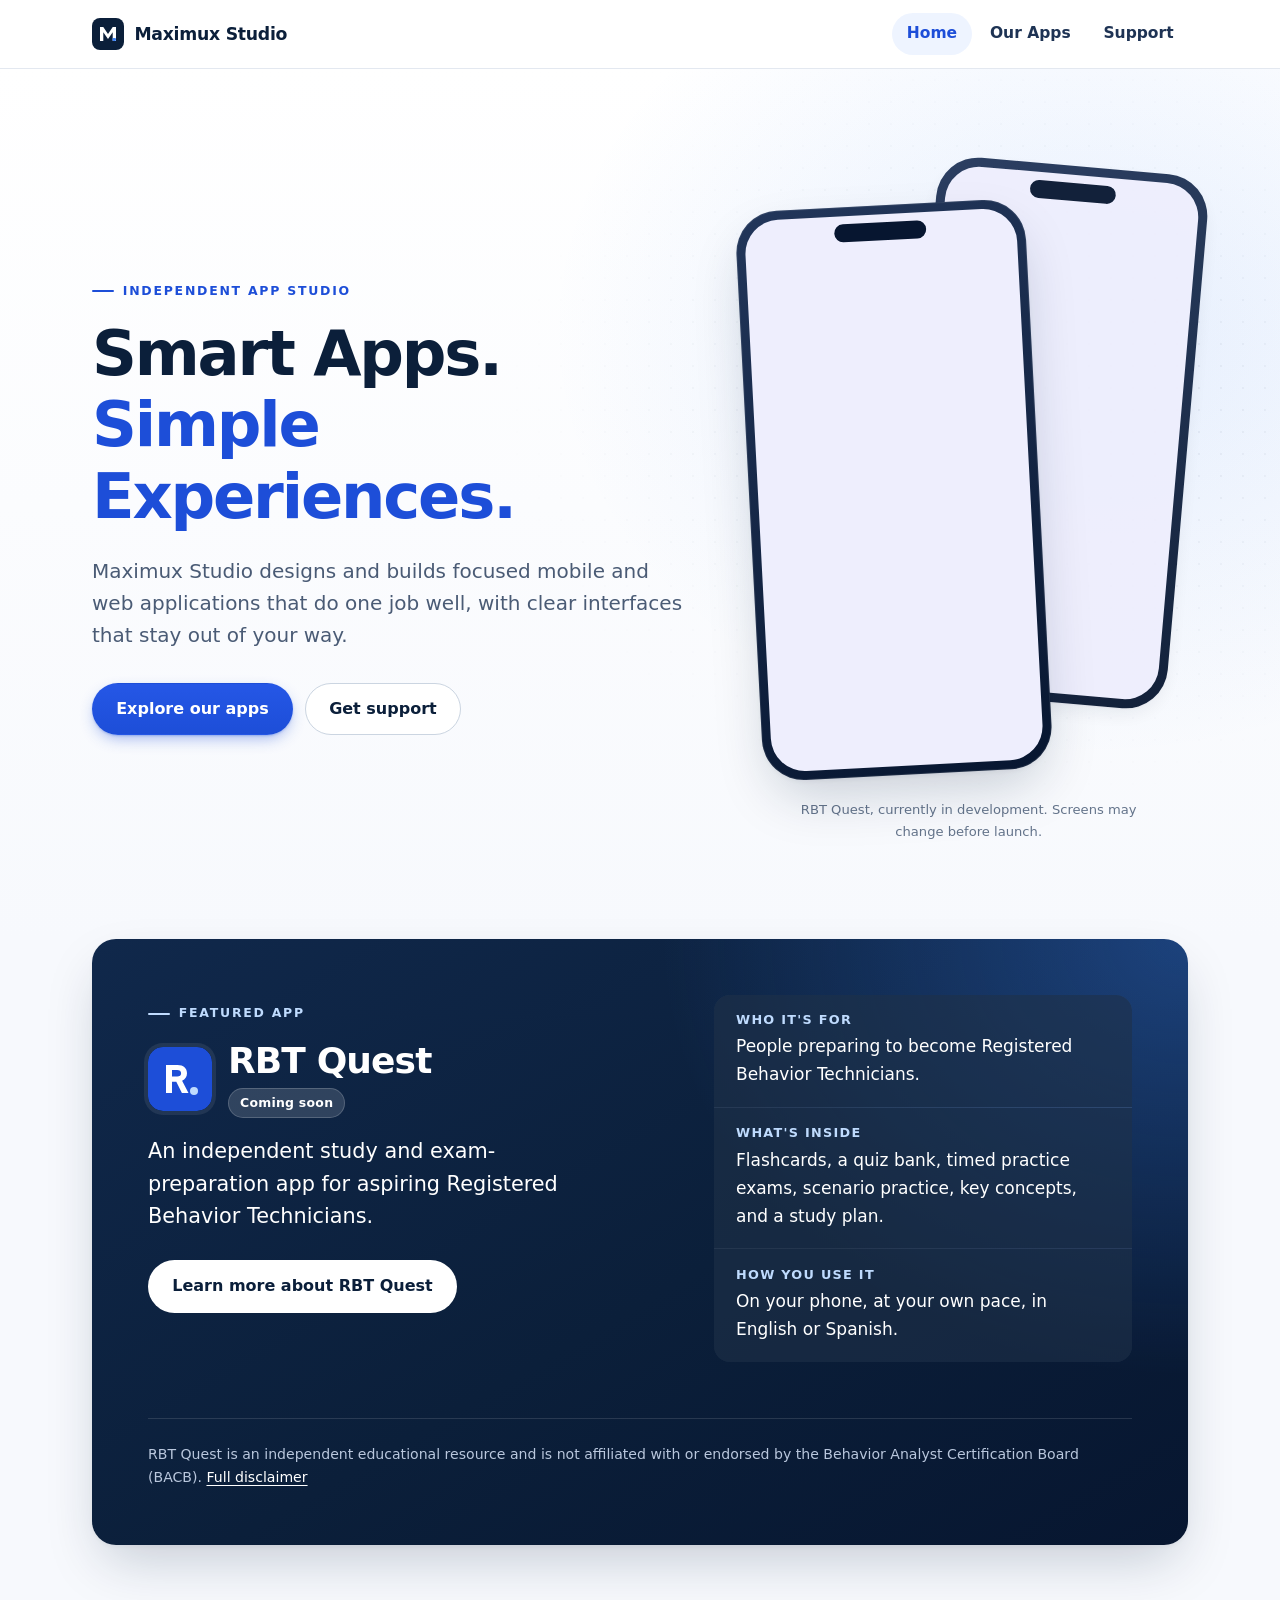
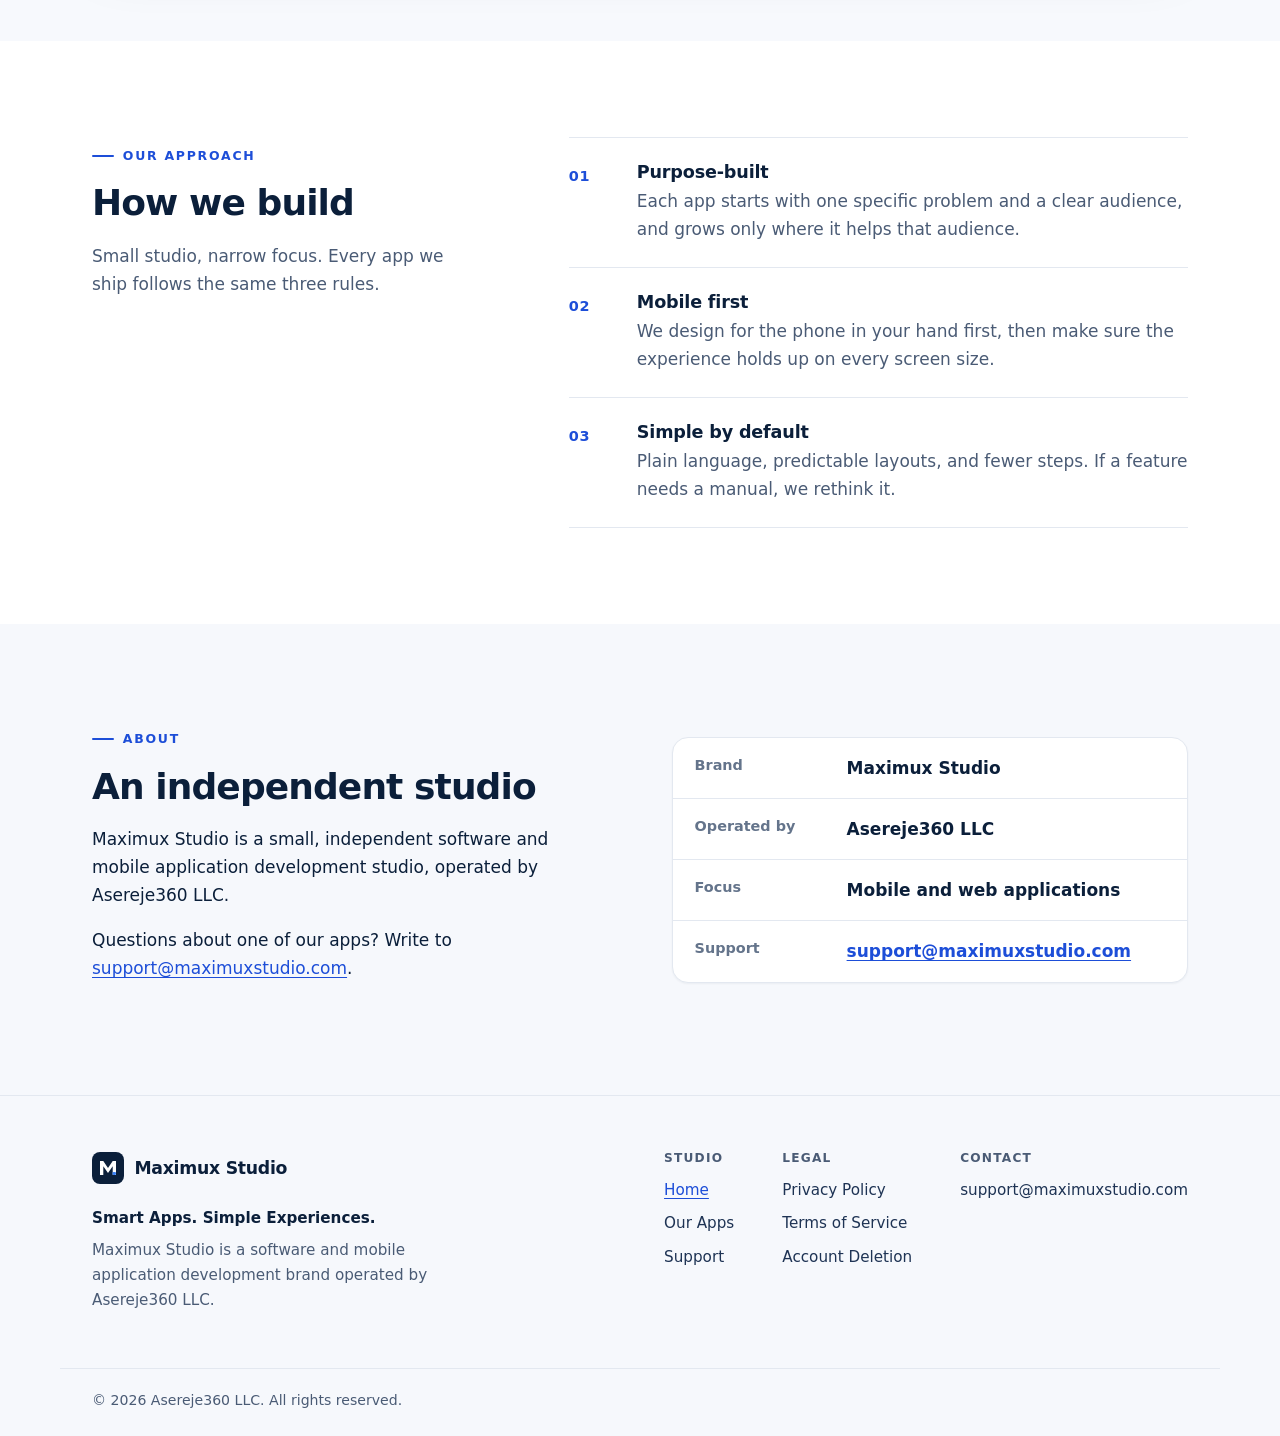
==== commit c51134d0: "Use real RBT Quest screenshots on Home and Apps Co-Authored-By: Claude Opus 5.5 <noreply@anthropic.c" ====
--- a/site/index.html
+++ b/site/index.html
@@ -56,31 +56,24 @@
           </div>
         </div>
         <div class="hero-visual">
-          <figure class="device">
-            <div class="device-frame" aria-hidden="true">
-              <div class="device-screen">
-                <div class="ds-notch"></div>
-                <div class="ds-header">
-                  <span class="ds-icon">R</span>
-                  <span class="ds-title">RBT Quest</span>
+          <figure class="device-stack">
+            <div class="device device-back">
+              <div class="device-frame">
+                <div class="device-screen device-screen--app">
+                  <span class="ds-notch" aria-hidden="true"></span>
+                  <img src="assets/img/rbt-quest/practice-exams.webp" width="600" height="1152" alt="RBT Quest Practice Exams screen listing five timed practice exams, focused and full-length." loading="lazy" decoding="async">
                 </div>
-                <div class="ds-card ds-card-accent">
-                  <span class="sk sk-light w45"></span>
-                  <span class="sk sk-light w80"></span>
-                  <span class="ds-progress"><span></span></span>
-                </div>
-                <div class="ds-card">
-                  <span class="sk w90"></span>
-                  <span class="sk w70"></span>
-                  <span class="ds-option"><span class="ds-radio"></span><span class="sk w60"></span></span>
-                  <span class="ds-option is-selected"><span class="ds-radio"></span><span class="sk w70"></span></span>
-                  <span class="ds-option"><span class="ds-radio"></span><span class="sk w50"></span></span>
-                </div>
-                <div class="ds-tiles"><span class="ds-tile"><span class="sk w60"></span><span class="sk w80"></span></span><span class="ds-tile"><span class="sk w50"></span><span class="sk w70"></span></span></div>
-                <div class="ds-tabbar"><span class="is-active"></span><span></span><span></span><span></span></div>
               </div>
             </div>
-            <figcaption class="device-caption">Illustrative preview, not an actual app screenshot.</figcaption>
+            <div class="device device-front">
+              <div class="device-frame">
+                <div class="device-screen device-screen--app">
+                  <span class="ds-notch" aria-hidden="true"></span>
+                  <img src="assets/img/rbt-quest/home.webp" width="600" height="1152" alt="RBT Quest home screen with a Study Hub, a Continue Studying card, and quick access to Flashcards, Quiz Bank, Practice Exams, Scenario Trainer, Key Concepts and Study Plan." fetchpriority="high" decoding="async">
+                </div>
+              </div>
+            </div>
+            <figcaption class="device-caption">RBT Quest, currently in development. Screens may change before launch.</figcaption>
           </figure>
         </div>
       </div>
@@ -107,12 +100,12 @@
               <p>People preparing to become Registered Behavior Technicians.</p>
             </li>
             <li>
-              <h3>What it helps with</h3>
-              <p>Reviewing core concepts and preparing for the RBT exam.</p>
+              <h3>What's inside</h3>
+              <p>Flashcards, a quiz bank, timed practice exams, scenario practice, key concepts, and a study plan.</p>
             </li>
             <li>
               <h3>How you use it</h3>
-              <p>On your phone, at your own pace.</p>
+              <p>On your phone, at your own pace, in English or Spanish.</p>
             </li>
           </ul>
           <p class="featured-note">RBT Quest is an independent educational resource and is not affiliated with or endorsed by the Behavior Analyst Certification Board (BACB). <a href="apps/#rbt-quest">Full disclaimer</a></p>
--- a/site/assets/css/styles.css
+++ b/site/assets/css/styles.css
@@ -182,60 +182,36 @@
   .hero-grid { grid-template-columns: minmax(0, 1.15fr) minmax(0, .85fr); gap: 4rem; }
 }
 
-/* ---------- Device preview (illustrative, pure CSS) ---------- */
-.device { margin: 0 auto; width: min(100%, 300px); }
+/* ---------- Device frame (real app screenshots) ---------- */
+.device { width: min(100%, 290px); }
 .device-frame {
-  position: relative; padding: 10px; border-radius: 44px;
-  background: linear-gradient(160deg, #1B2D4F, var(--navy-900));
+  position: relative; padding: 9px; border-radius: 42px;
+  background: linear-gradient(160deg, #22365A, var(--navy-900));
   box-shadow: var(--shadow-lg), inset 0 0 0 1px rgba(255, 255, 255, .08);
-  transform: rotate(-2deg);
-}
-.device-screen {
-  position: relative; display: flex; flex-direction: column; gap: 12px;
-  aspect-ratio: 9 / 18.5; overflow: hidden; border-radius: 35px;
-  padding: 44px 16px 16px;
-  background: linear-gradient(180deg, #F8FAFF 0%, #EEF3FD 100%);
-}
-.ds-notch { position: absolute; top: 11px; left: 50%; transform: translateX(-50%); width: 84px; height: 22px; border-radius: 999px; background: var(--navy-900); }
-.ds-header { display: flex; align-items: center; gap: 10px; padding: 0 2px 4px; }
-.ds-icon {
-  display: grid; place-items: center; width: 30px; height: 30px; border-radius: 9px;
-  background: var(--blue); color: #fff; font-weight: 800; font-size: .9rem;
-}
-.ds-title { font-weight: 750; font-size: .95rem; letter-spacing: -0.01em; color: var(--navy); }
-.ds-card {
-  display: flex; flex-direction: column; gap: 9px;
-  background: #fff; border: 1px solid #E6ECF5; border-radius: 16px; padding: 14px;
-  box-shadow: 0 1px 2px rgba(11, 31, 58, .04);
-}
-.ds-card-accent { background: linear-gradient(140deg, var(--blue), #2B5FE8 60%, #3B6EF0); border: 0; }
-.sk { display: block; height: 8px; border-radius: 999px; background: #DCE4F0; }
-.sk-light { background: rgba(255, 255, 255, .45); }
-.w45 { width: 45%; } .w50 { width: 50%; } .w60 { width: 60%; } .w70 { width: 70%; } .w80 { width: 80%; } .w90 { width: 90%; }
-.ds-progress { display: block; height: 6px; border-radius: 999px; background: rgba(255, 255, 255, .25); margin-top: 4px; }
-.ds-progress span { display: block; width: 58%; height: 100%; border-radius: inherit; background: #fff; }
-.ds-option { display: flex; align-items: center; gap: 9px; padding: 9px 10px; border: 1px solid #E6ECF5; border-radius: 11px; }
-.ds-option .sk { flex: 1; max-width: 70%; }
-.ds-option.is-selected { border-color: var(--blue-500); background: var(--blue-50); }
-.ds-radio { width: 13px; height: 13px; flex: none; border-radius: 50%; border: 2px solid var(--border-strong); }
-.ds-option.is-selected .ds-radio { border-color: var(--blue); background: radial-gradient(circle, var(--blue) 0 3px, #fff 3.5px); }
-.ds-tabbar {
-  margin-top: auto; display: flex; justify-content: space-around; align-items: center;
-  padding: 12px 8px; background: #fff; border-radius: 16px; border: 1px solid #E6ECF5;
-}
-.ds-tabbar span { width: 18px; height: 18px; border-radius: 6px; background: #DCE4F0; }
-.ds-tabbar span.is-active { background: var(--blue); }
-.device-caption {
-  margin-top: 1.5rem; text-align: center; font-size: .82rem; color: var(--subtle);
-}
-.device-caption::before { content: "ⓘ "; }
-.device-sm { width: min(100%, 250px); }
-@media (max-width: 899px) { .hero .device { width: min(72%, 260px); } }
-.ds-tiles { display: grid; grid-template-columns: 1fr 1fr; gap: 10px; }
-.ds-tile { display: flex; flex-direction: column; gap: 8px; padding: 12px; background: #fff; border: 1px solid #E6ECF5; border-radius: 14px; }
-/* The screen's height follows its width (aspect-ratio); drop the filler tiles when it's too short to fit them. */
-.device-screen { container-type: size; }
-@container (max-height: 485px) { .ds-tiles { display: none; } }
+}
+.device-screen { position: relative; overflow: hidden; border-radius: 34px; padding-top: 30px; background: #EEEEFD; }
+.device-screen--welcome { background: linear-gradient(90deg, #4578F3, #AD8DF4); }
+.device-screen img { display: block; width: 100%; height: auto; }
+.ds-notch { position: absolute; top: 8px; left: 50%; transform: translateX(-50%); width: 34%; height: 18px; border-radius: 999px; background: var(--navy-900); z-index: 1; }
+
+/* Hero: two overlapping phones on wide screens, one phone on small screens */
+.device-stack { position: relative; margin: 0 auto; width: min(100%, 440px); }
+.device-stack .device-front { position: relative; z-index: 2; width: min(78%, 290px); margin: 0 auto; }
+.device-stack .device-back { display: none; }
+@media (min-width: 900px) {
+  .device-stack { padding-top: 2.5rem; }
+  .device-stack .device-front { margin: 0; transform: rotate(-3deg); }
+  .device-stack .device-back {
+    display: block; position: absolute; z-index: 1; top: 0; right: 0; width: 62%;
+    transform: rotate(5deg); opacity: .95;
+  }
+  .device-stack .device-back .device-frame { box-shadow: var(--shadow); }
+}
+.device-caption { margin: 1.5rem auto 0; max-width: 340px; text-align: center; font-size: .82rem; color: var(--subtle); }
+.device-sm { width: 100%; max-width: 230px; margin: 0 auto; }
+.device-sm .device-frame { padding: 7px; border-radius: 34px; }
+.device-sm .device-screen { border-radius: 28px; padding-top: 24px; }
+.device-sm .ds-notch { top: 6px; height: 14px; }
 
 /* ---------- Featured app ---------- */
 .featured { padding: 0 0 clamp(3.5rem, 8vw, 6rem); background: #F7F9FD; }
@@ -305,15 +281,24 @@
 
 /* ---------- Apps page ---------- */
 .app-card {
-  display: grid; gap: 2.5rem; align-items: center;
+  display: grid; gap: 2.5rem;
   border: 1px solid var(--border); border-radius: var(--radius-lg); padding: clamp(1.5rem, 4vw, 3rem);
   background: linear-gradient(180deg, #fff, #FBFCFE); box-shadow: var(--shadow); scroll-margin-top: 96px;
 }
+.app-card-main { max-width: 860px; }
 .app-card-head { display: flex; align-items: center; gap: 1.1rem; margin-bottom: 1.5rem; flex-wrap: wrap; }
 .app-card-head h2 { margin: 0; }
 .app-card-head .meta { margin: .2rem 0 0; }
 .app-card-head .status { margin-left: auto; }
-.app-facts { list-style: none; padding: 0; margin: 1.5rem 0; display: grid; gap: .5rem; }
+.list-title { margin: 2rem 0 .9rem; font-size: .8rem; text-transform: uppercase; letter-spacing: .1em; color: var(--muted); }
+.feature-list { list-style: none; margin: 0; padding: 0; display: grid; gap: .75rem; grid-template-columns: repeat(auto-fit, minmax(min(100%, 150px), 1fr)); }
+.feature-list li {
+  display: flex; flex-direction: column; padding: .9rem 1.1rem; border-radius: var(--radius-sm);
+  background: var(--bg-alt); border: 1px solid var(--border);
+}
+.feature-list strong { font-weight: 700; }
+.feature-list span { font-size: .93rem; color: var(--muted); }
+.app-facts { list-style: none; padding: 0; margin: 1.5rem 0; display: flex; flex-wrap: wrap; gap: .5rem 2rem; }
 .app-facts li { padding-left: 1.6rem; position: relative; }
 .app-facts li::before {
   content: ""; position: absolute; left: 0; top: .5em; width: .8rem; height: .8rem; border-radius: 4px;
@@ -326,8 +311,21 @@
   text-decoration: none; font-size: .94rem; font-weight: 600; color: var(--navy-700); background: #fff;
 }
 .app-links a:hover { border-color: var(--blue); color: var(--blue); }
-.app-card-visual { padding: 2rem 1rem; border-radius: var(--radius); background: radial-gradient(70% 60% at 50% 40%, rgba(59, 130, 246, .14), rgba(59, 130, 246, 0) 70%), var(--bg-alt); }
-@media (min-width: 900px) { .app-card { grid-template-columns: 1.35fr .65fr; gap: 3.5rem; } }
+.app-gallery {
+  padding: clamp(1.75rem, 4vw, 2.75rem) clamp(1rem, 3vw, 2rem) 1.5rem; border-radius: var(--radius);
+  background: radial-gradient(70% 70% at 50% 30%, rgba(59, 130, 246, .12), rgba(59, 130, 246, 0) 70%), var(--bg-alt);
+}
+.screens { list-style: none; margin: 0; padding: 0; display: grid; gap: 2rem; grid-template-columns: repeat(auto-fit, minmax(190px, 1fr)); }
+.screen-label { margin: .9rem 0 0; text-align: center; font-weight: 650; font-size: .95rem; }
+/* Small screens: swipeable row instead of a tall stack */
+@media (max-width: 639px) {
+  .screens {
+    display: flex; gap: 1rem; overflow-x: auto; scroll-snap-type: x mandatory; overscroll-behavior-x: contain;
+    margin: 0 calc(-1 * clamp(1rem, 3vw, 2rem)); padding: 0 clamp(1rem, 3vw, 2rem) .75rem;
+  }
+  .screens li { flex: 0 0 68%; scroll-snap-align: center; }
+  .screens:focus-visible { outline-offset: -3px; }
+}
 
 .disclaimer {
   background: var(--bg-alt); border-left: 3px solid var(--navy); border-radius: var(--radius-sm);
@@ -411,7 +409,7 @@
 
 /* ---------- Print ---------- */
 @media print {
-  .site-header, .site-footer, .skip-link, .draft-banner, .hero-visual, .app-card-visual { display: none; }
+  .site-header, .site-footer, .skip-link, .draft-banner, .hero-visual, .app-gallery { display: none; }
   .featured-panel, .contact-card { background: none; color: inherit; box-shadow: none; border: 1px solid #ccc; }
   .featured-panel h2, .featured-panel h3, .featured-points p, .featured-lead, .contact-email a { color: inherit; }
   a { color: inherit; }
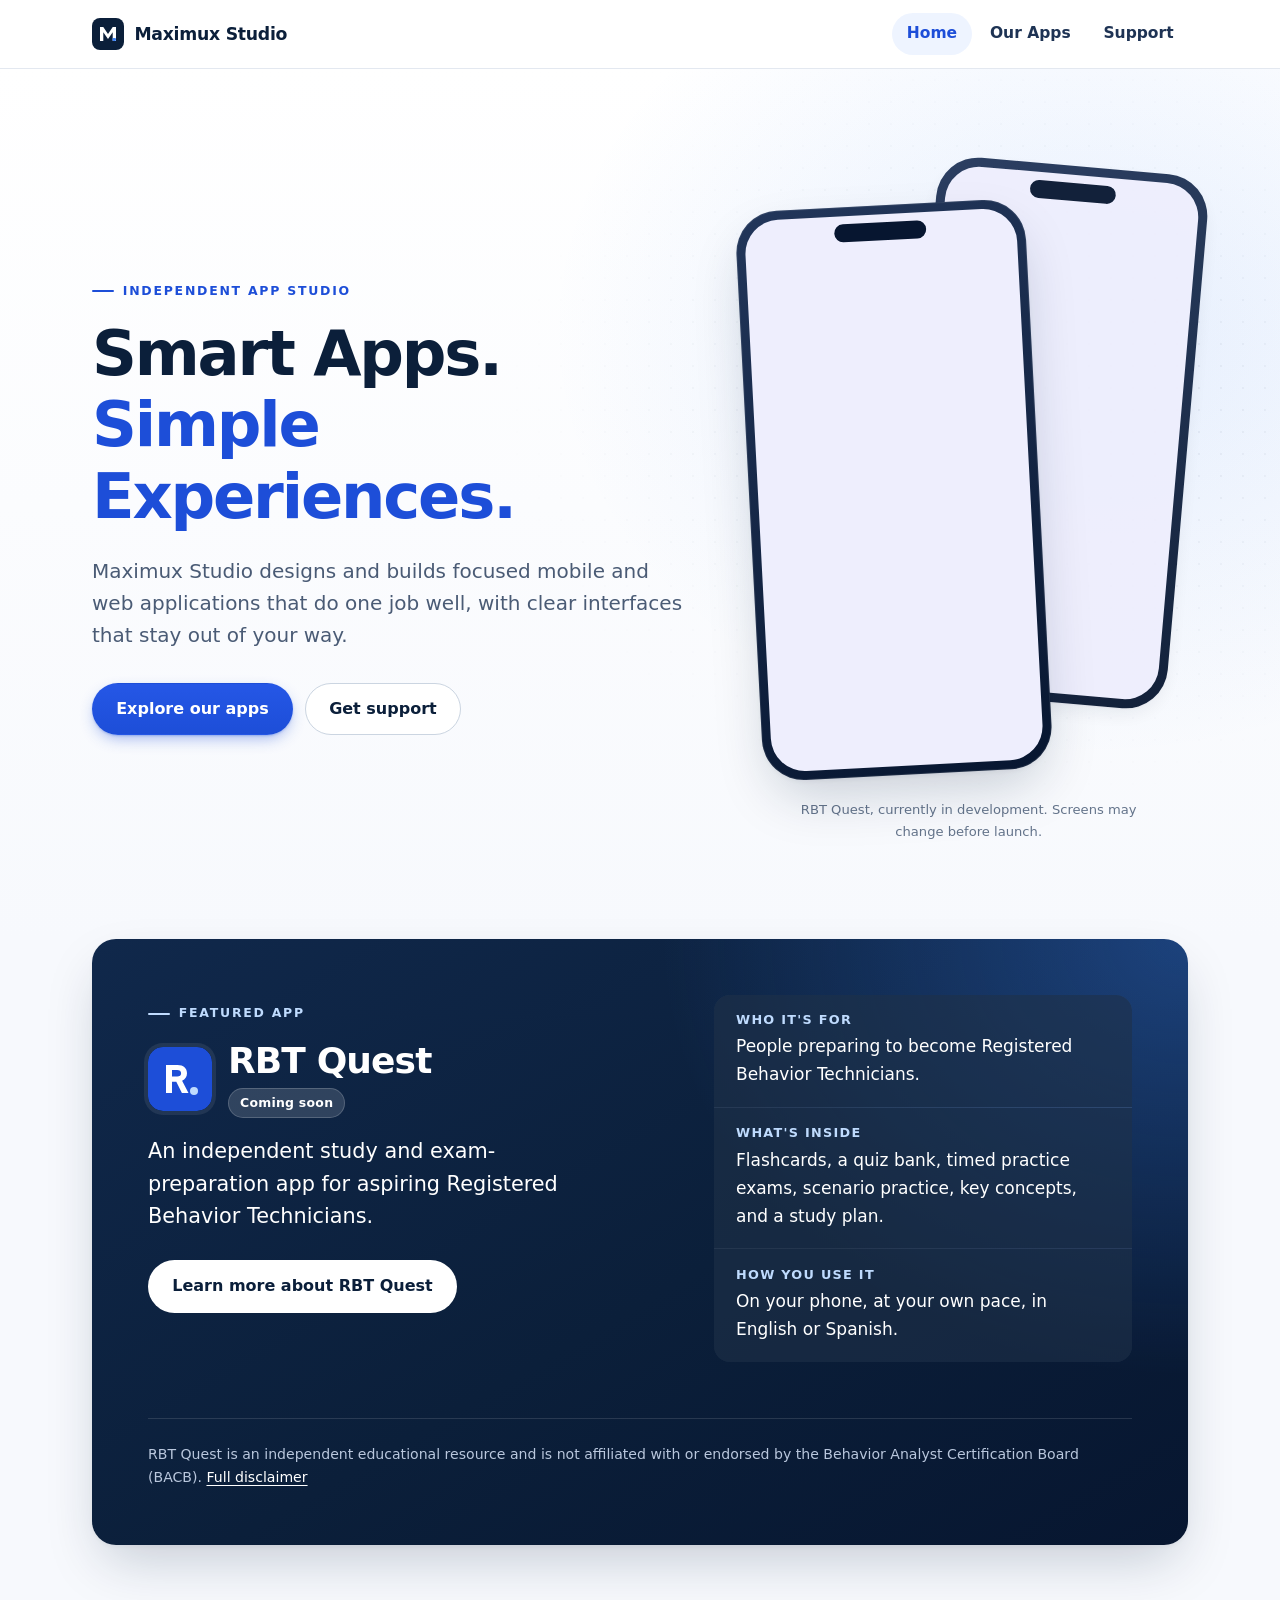
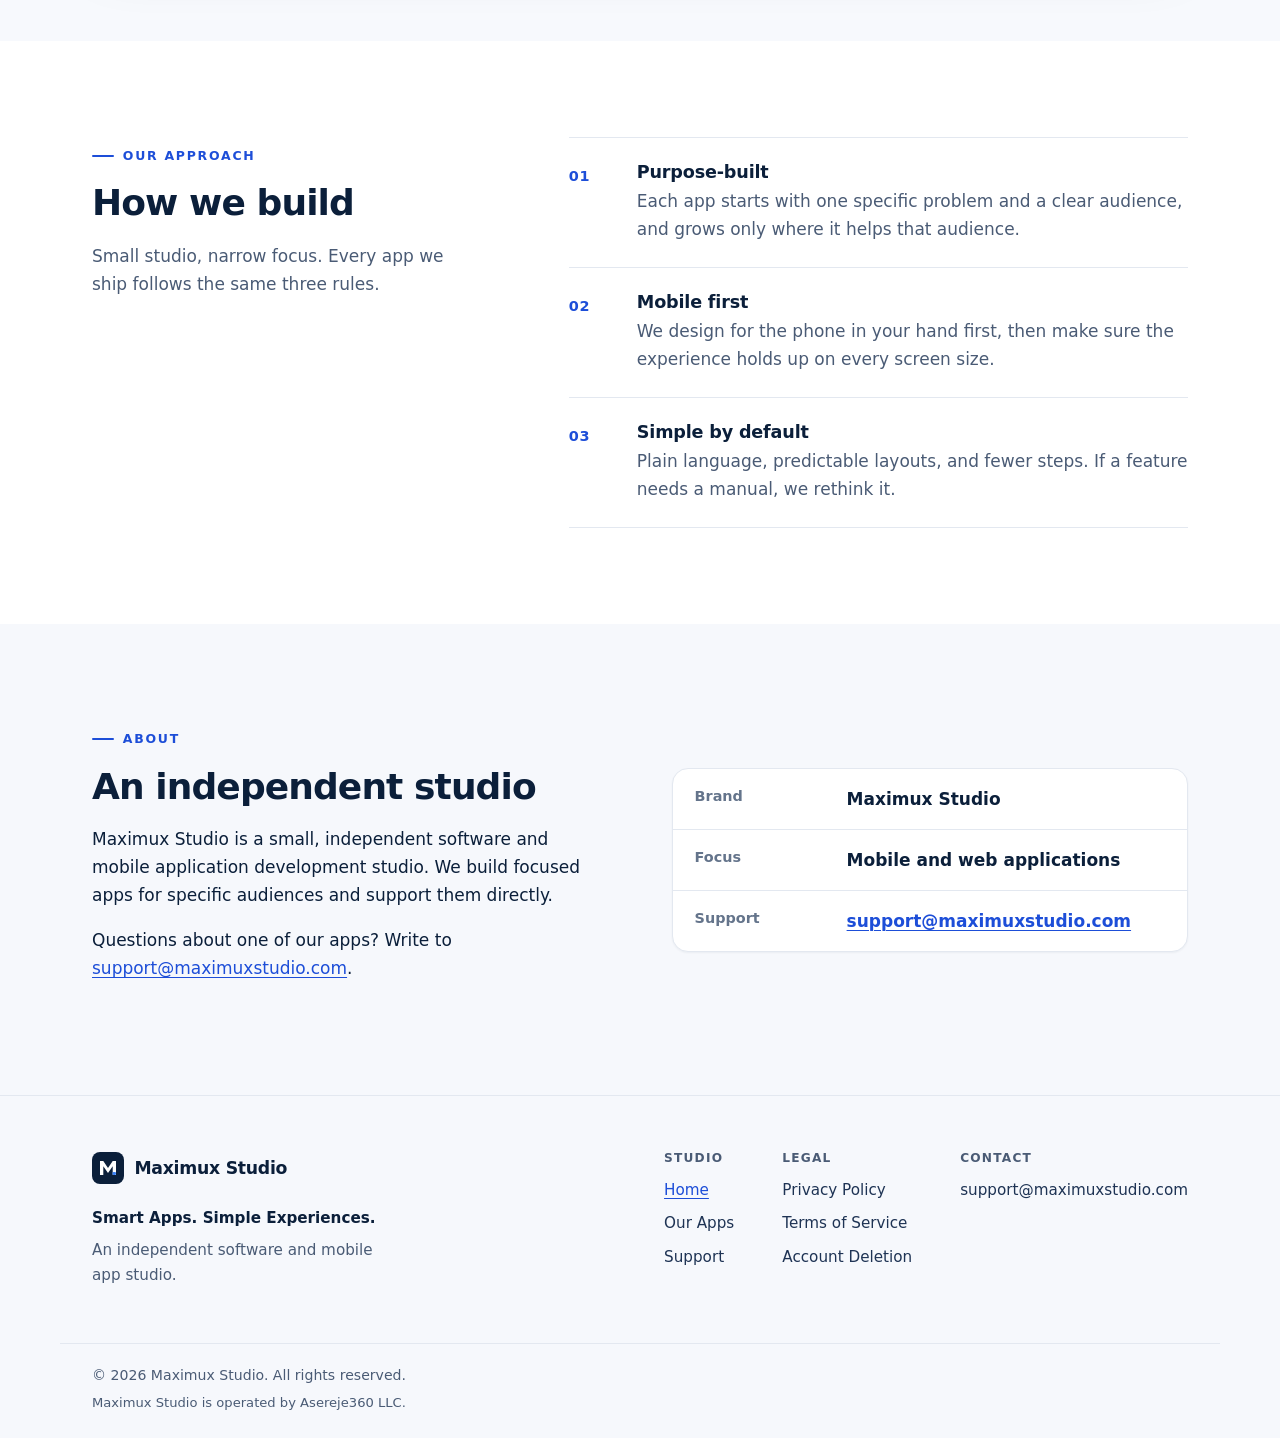
==== commit 16077a13: "Lead with Maximux Studio branding; name Asereje360 LLC in footer, Privacy and Terms Co-Authored-By: " ====
--- a/site/index.html
+++ b/site/index.html
@@ -145,12 +145,11 @@
         <div>
           <p class="eyebrow">About</p>
           <h2 id="about-heading">An independent studio</h2>
-          <p>Maximux Studio is a small, independent software and mobile application development studio, operated by Asereje360 LLC.</p>
+          <p>Maximux Studio is a small, independent software and mobile application development studio. We build focused apps for specific audiences and support them directly.</p>
           <p>Questions about one of our apps? Write to <a href="mailto:support@maximuxstudio.com">support@maximuxstudio.com</a>.</p>
         </div>
         <dl class="facts">
           <div><dt>Brand</dt><dd>Maximux Studio</dd></div>
-          <div><dt>Operated by</dt><dd>Asereje360 LLC</dd></div>
           <div><dt>Focus</dt><dd>Mobile and web applications</dd></div>
           <div><dt>Support</dt><dd><a href="mailto:support@maximuxstudio.com">support@maximuxstudio.com</a></dd></div>
         </dl>
@@ -162,7 +161,7 @@
       <div class="footer-brand">
         <a class="brand" href="./"><svg class="brand-mark" viewBox="0 0 32 32" width="32" height="32" aria-hidden="true" focusable="false"><rect width="32" height="32" rx="8" fill="#0B1F3A"/><path d="M8 23V9h3.3l4.7 6.9L20.7 9H24v14h-3.3v-8.7L16 21l-4.7-6.7V23z" fill="#fff"/><rect x="20.5" y="20" width="3.5" height="3" rx="1" fill="#3B82F6"/></svg><span class="brand-name">Maximux Studio</span></a>
         <p class="footer-tagline">Smart Apps. Simple Experiences.</p>
-        <p class="footer-legal">Maximux Studio is a software and mobile application development brand operated by Asereje360 LLC.</p>
+        <p class="footer-legal">An independent software and mobile app studio.</p>
       </div>
       <nav class="footer-nav" aria-label="Footer">
         <div>
@@ -190,7 +189,8 @@
       </nav>
     </div>
     <div class="container footer-bottom">
-      <p>&copy; 2026 Asereje360 LLC. All rights reserved.</p>
+      <p>&copy; 2026 Maximux Studio. All rights reserved.</p>
+      <p class="footer-operator">Maximux Studio is operated by Asereje360 LLC.</p>
     </div>
   </footer>
 </body>
--- a/site/assets/css/styles.css
+++ b/site/assets/css/styles.css
@@ -304,13 +304,6 @@
   content: ""; position: absolute; left: 0; top: .5em; width: .8rem; height: .8rem; border-radius: 4px;
   background: var(--blue-50); box-shadow: inset 0 0 0 2px var(--blue-500);
 }
-.store-note { color: var(--muted); margin-bottom: 1rem; }
-.app-links { list-style: none; padding: 0; margin: 0 0 1.75rem; display: flex; flex-wrap: wrap; gap: .5rem; }
-.app-links a {
-  display: inline-flex; align-items: center; min-height: 40px; padding: .4rem 1rem; border: 1px solid var(--border-strong); border-radius: 999px;
-  text-decoration: none; font-size: .94rem; font-weight: 600; color: var(--navy-700); background: #fff;
-}
-.app-links a:hover { border-color: var(--blue); color: var(--blue); }
 .app-gallery {
   padding: clamp(1.75rem, 4vw, 2.75rem) clamp(1rem, 3vw, 2rem) 1.5rem; border-radius: var(--radius);
   background: radial-gradient(70% 70% at 50% 30%, rgba(59, 130, 246, .12), rgba(59, 130, 246, 0) 70%), var(--bg-alt);
@@ -414,3 +407,4 @@
   .featured-panel h2, .featured-panel h3, .featured-points p, .featured-lead, .contact-email a { color: inherit; }
   a { color: inherit; }
 }
+.footer-bottom p + .footer-operator { margin-top: .3rem; font-size: .82rem; }
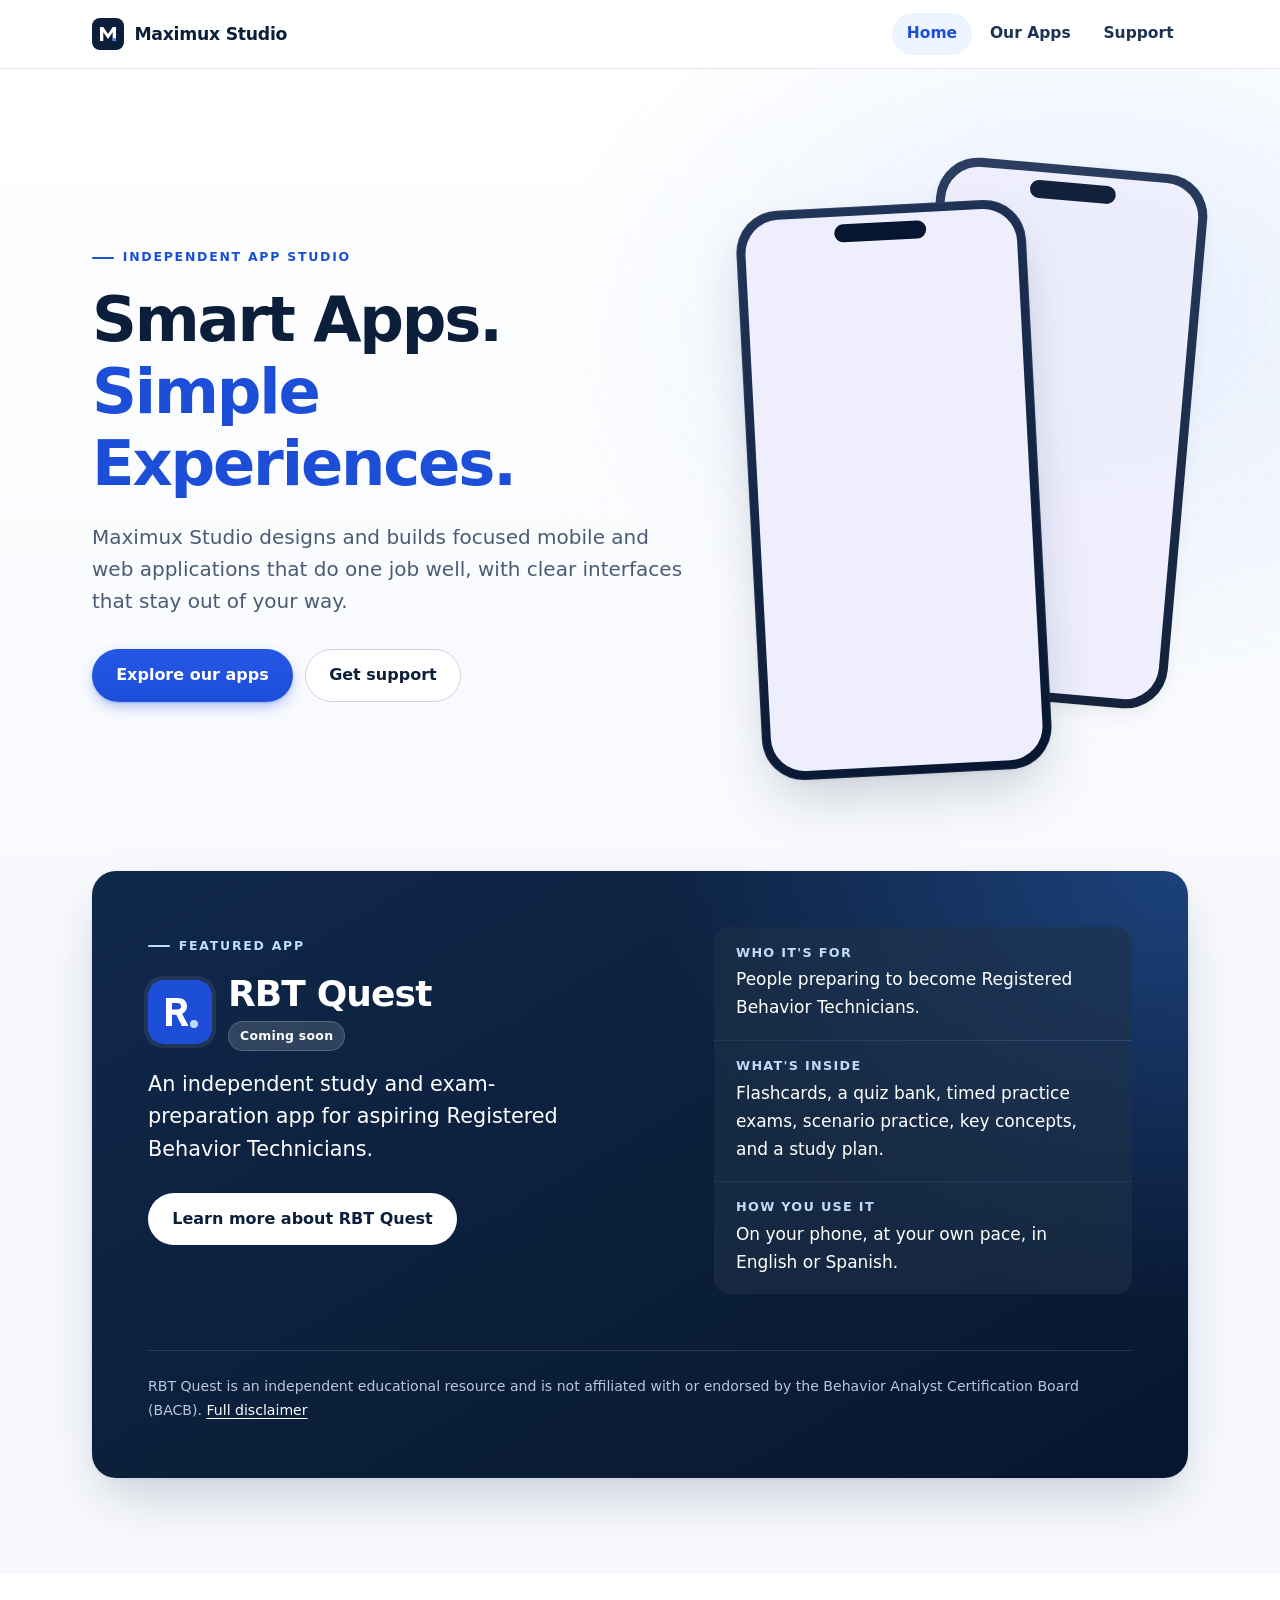
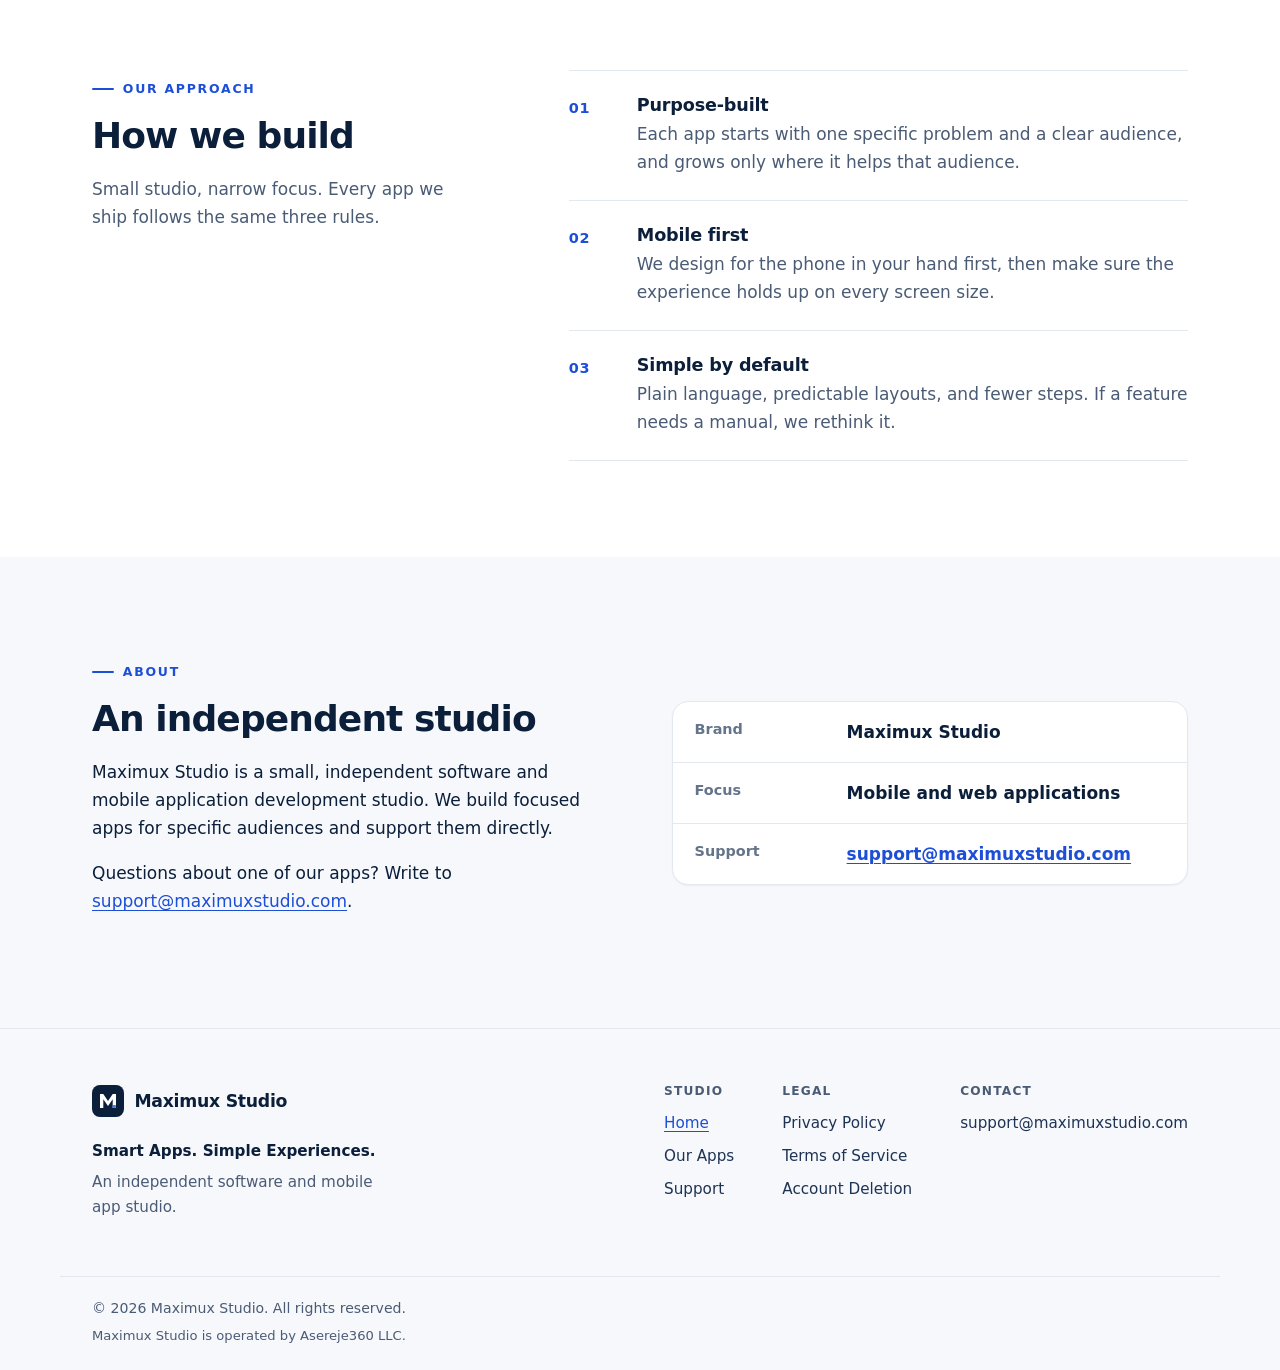
==== commit 35e05c9d: "Home: remove hero screenshot caption Co-Authored-By: Claude Opus 5.5 <noreply@anthropic.com> Claude-" ====
--- a/site/index.html
+++ b/site/index.html
@@ -56,7 +56,7 @@
           </div>
         </div>
         <div class="hero-visual">
-          <figure class="device-stack">
+          <div class="device-stack">
             <div class="device device-back">
               <div class="device-frame">
                 <div class="device-screen device-screen--app">
@@ -73,8 +73,7 @@
                 </div>
               </div>
             </div>
-            <figcaption class="device-caption">RBT Quest, currently in development. Screens may change before launch.</figcaption>
-          </figure>
+          </div>
         </div>
       </div>
     </section>
